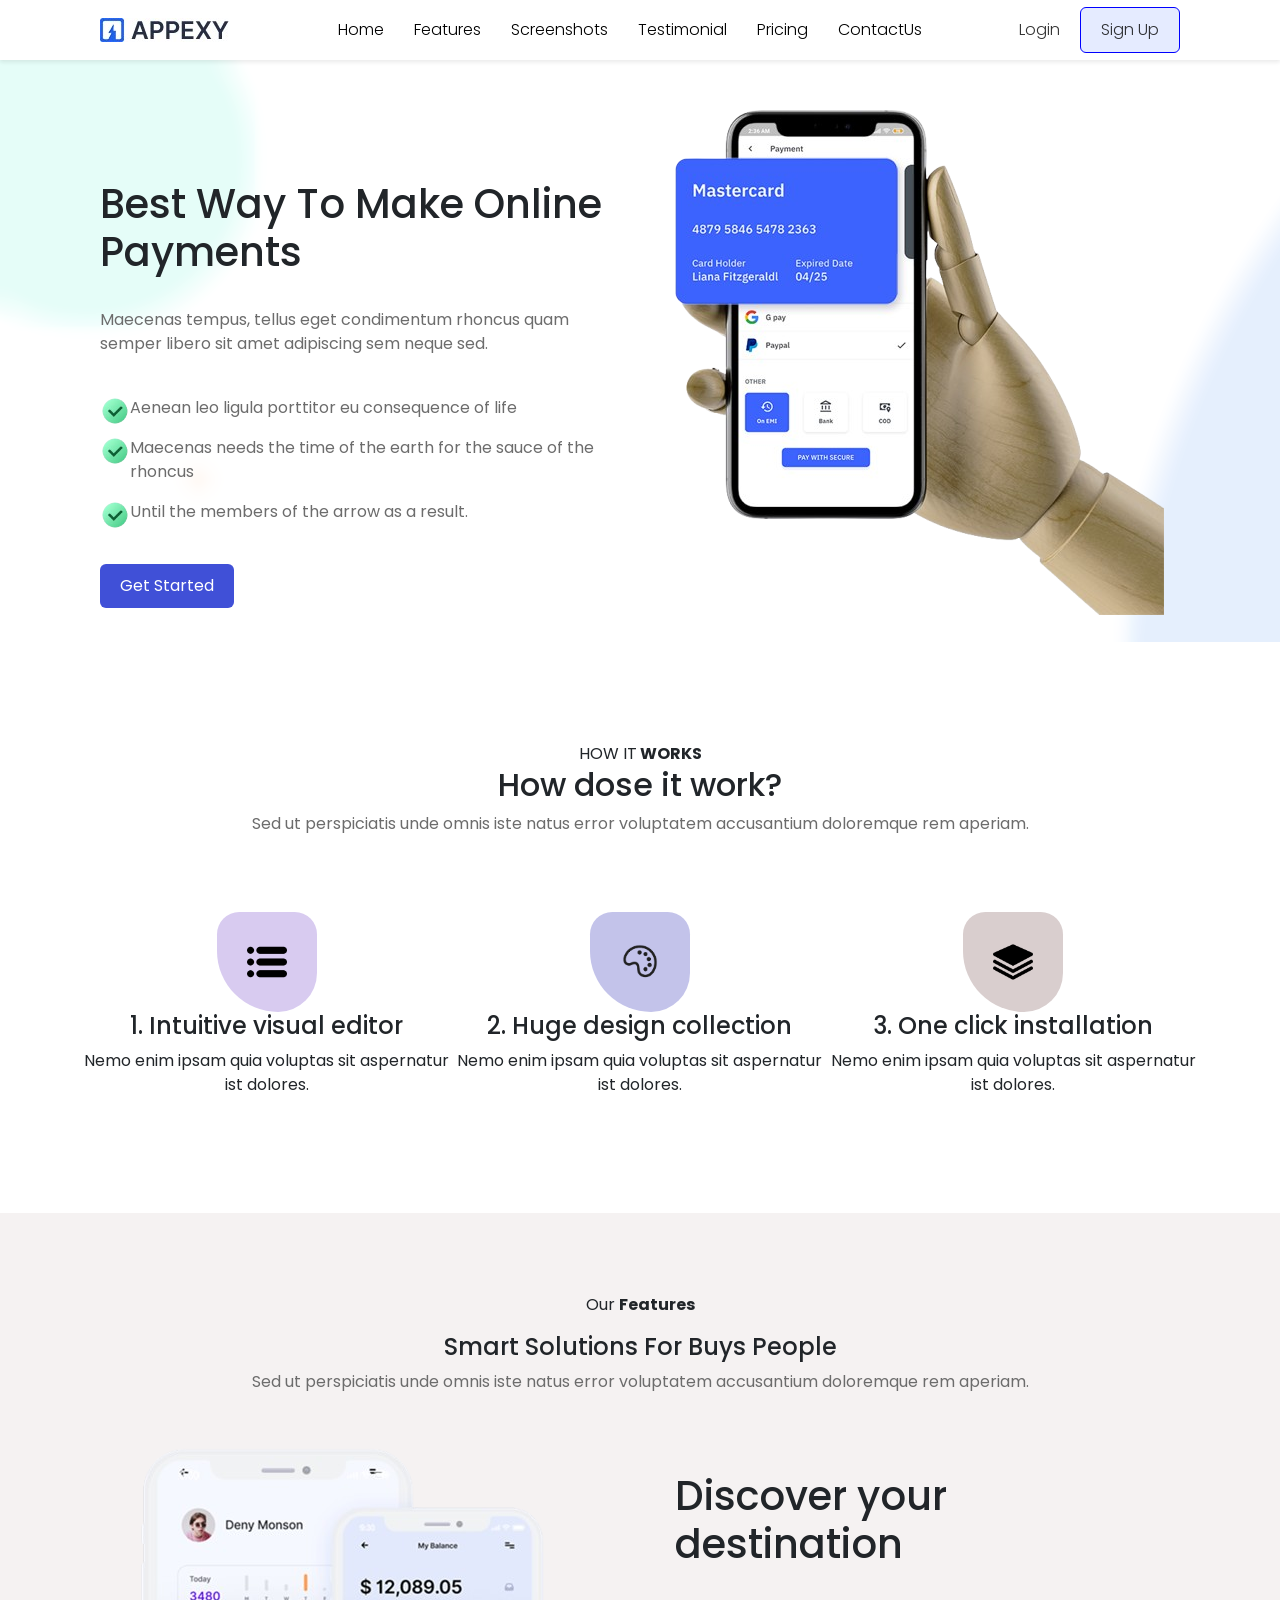
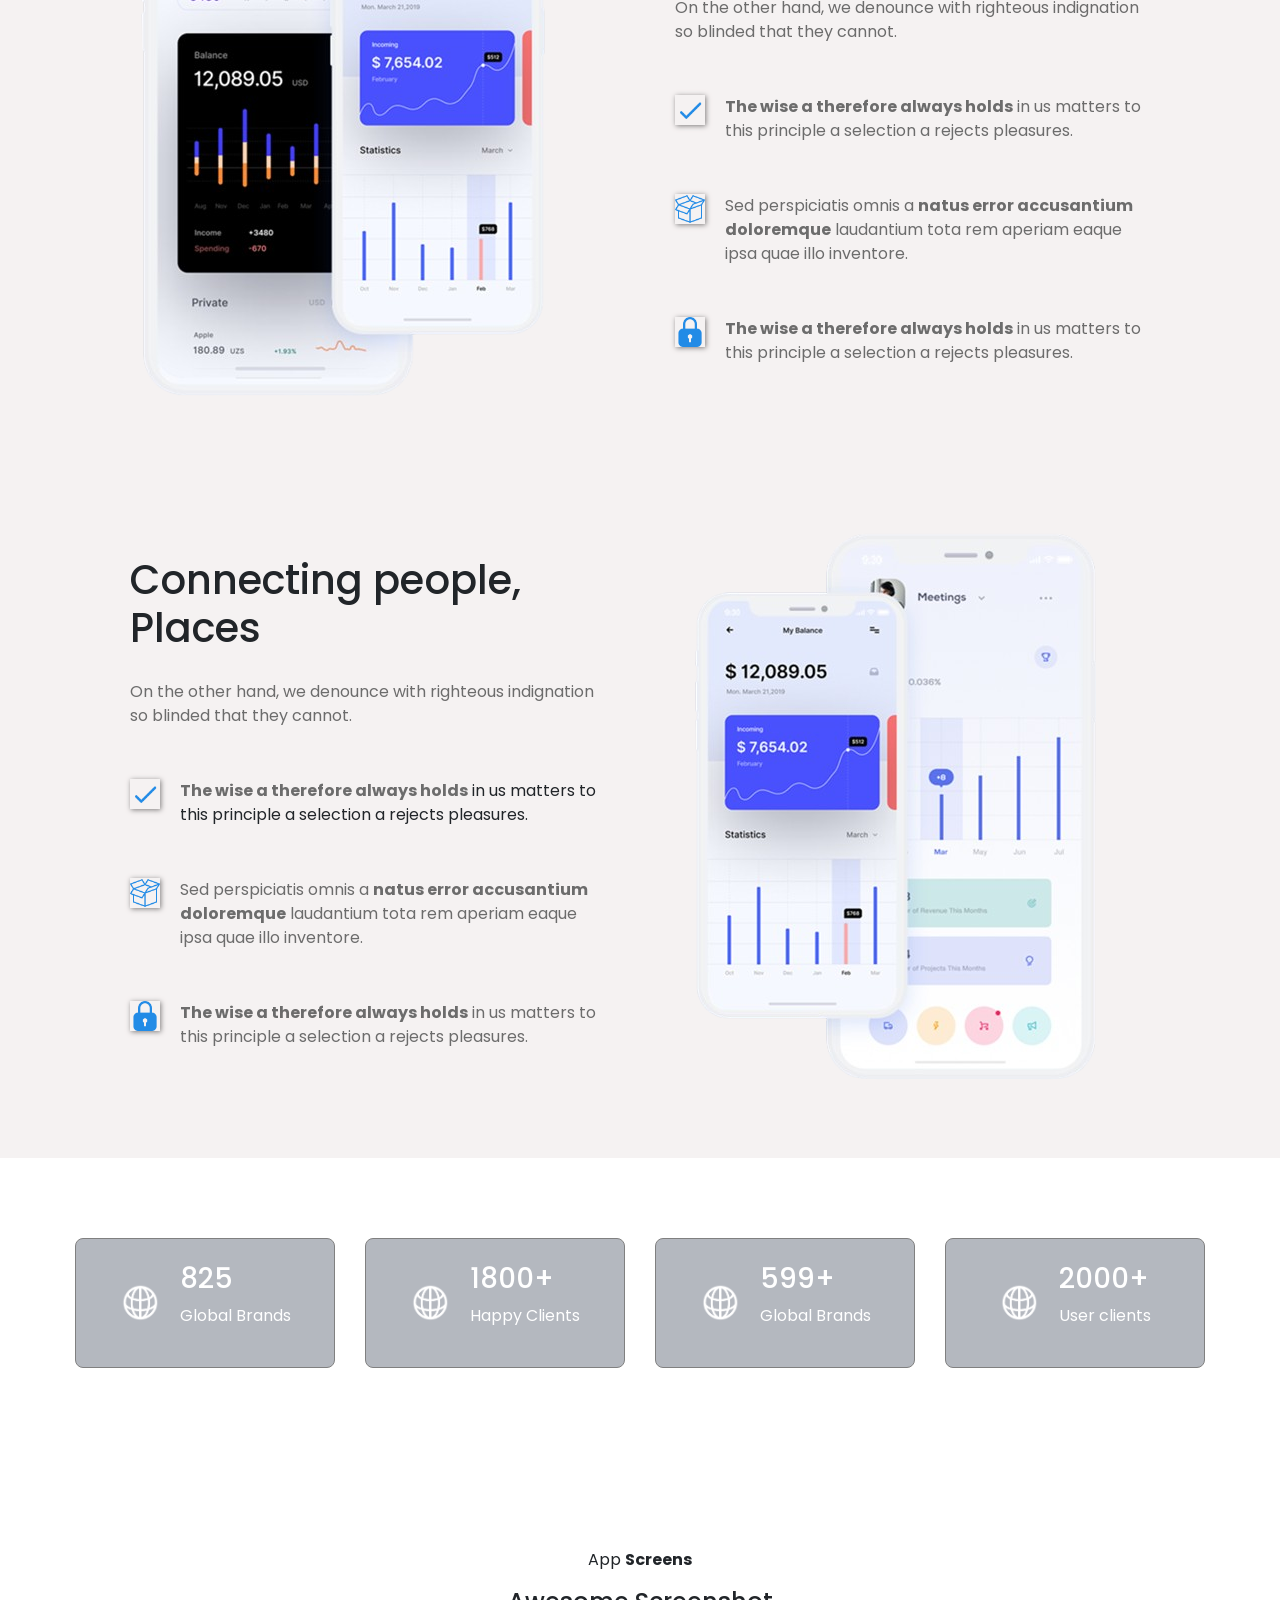
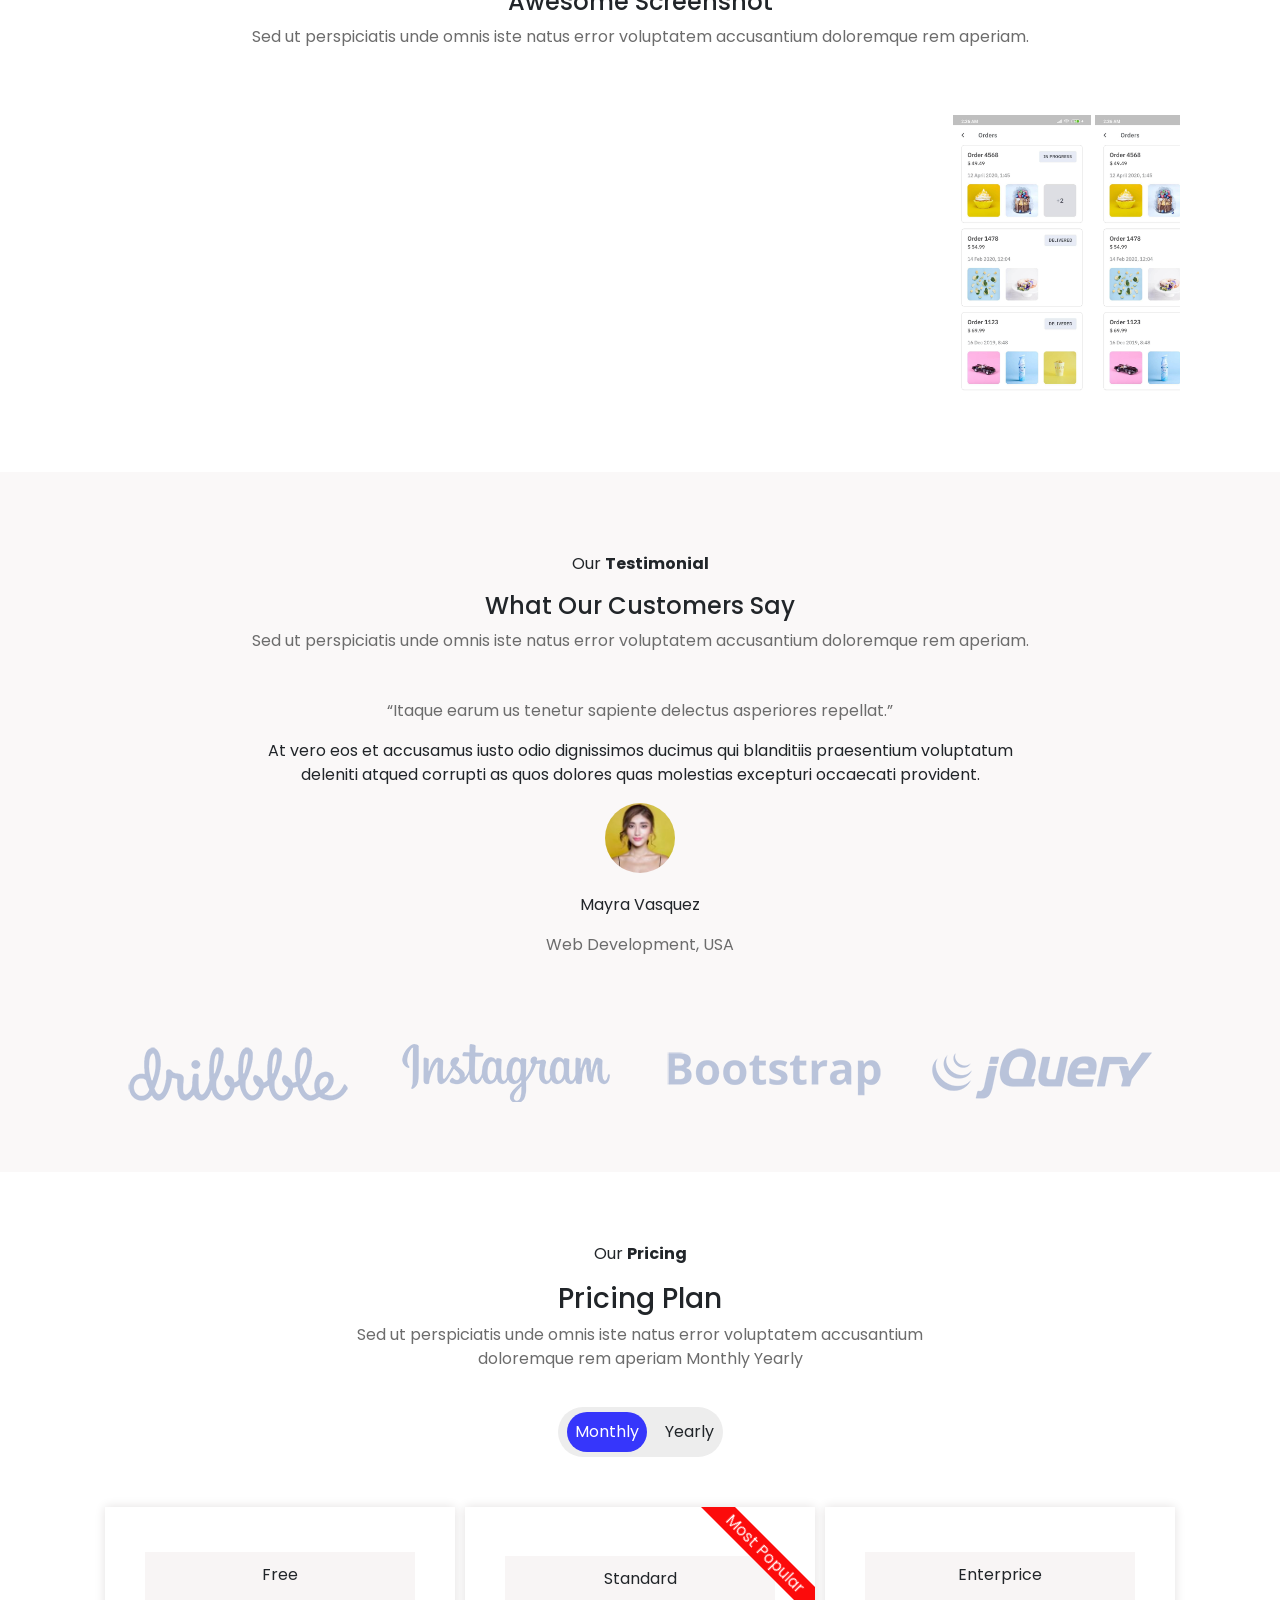
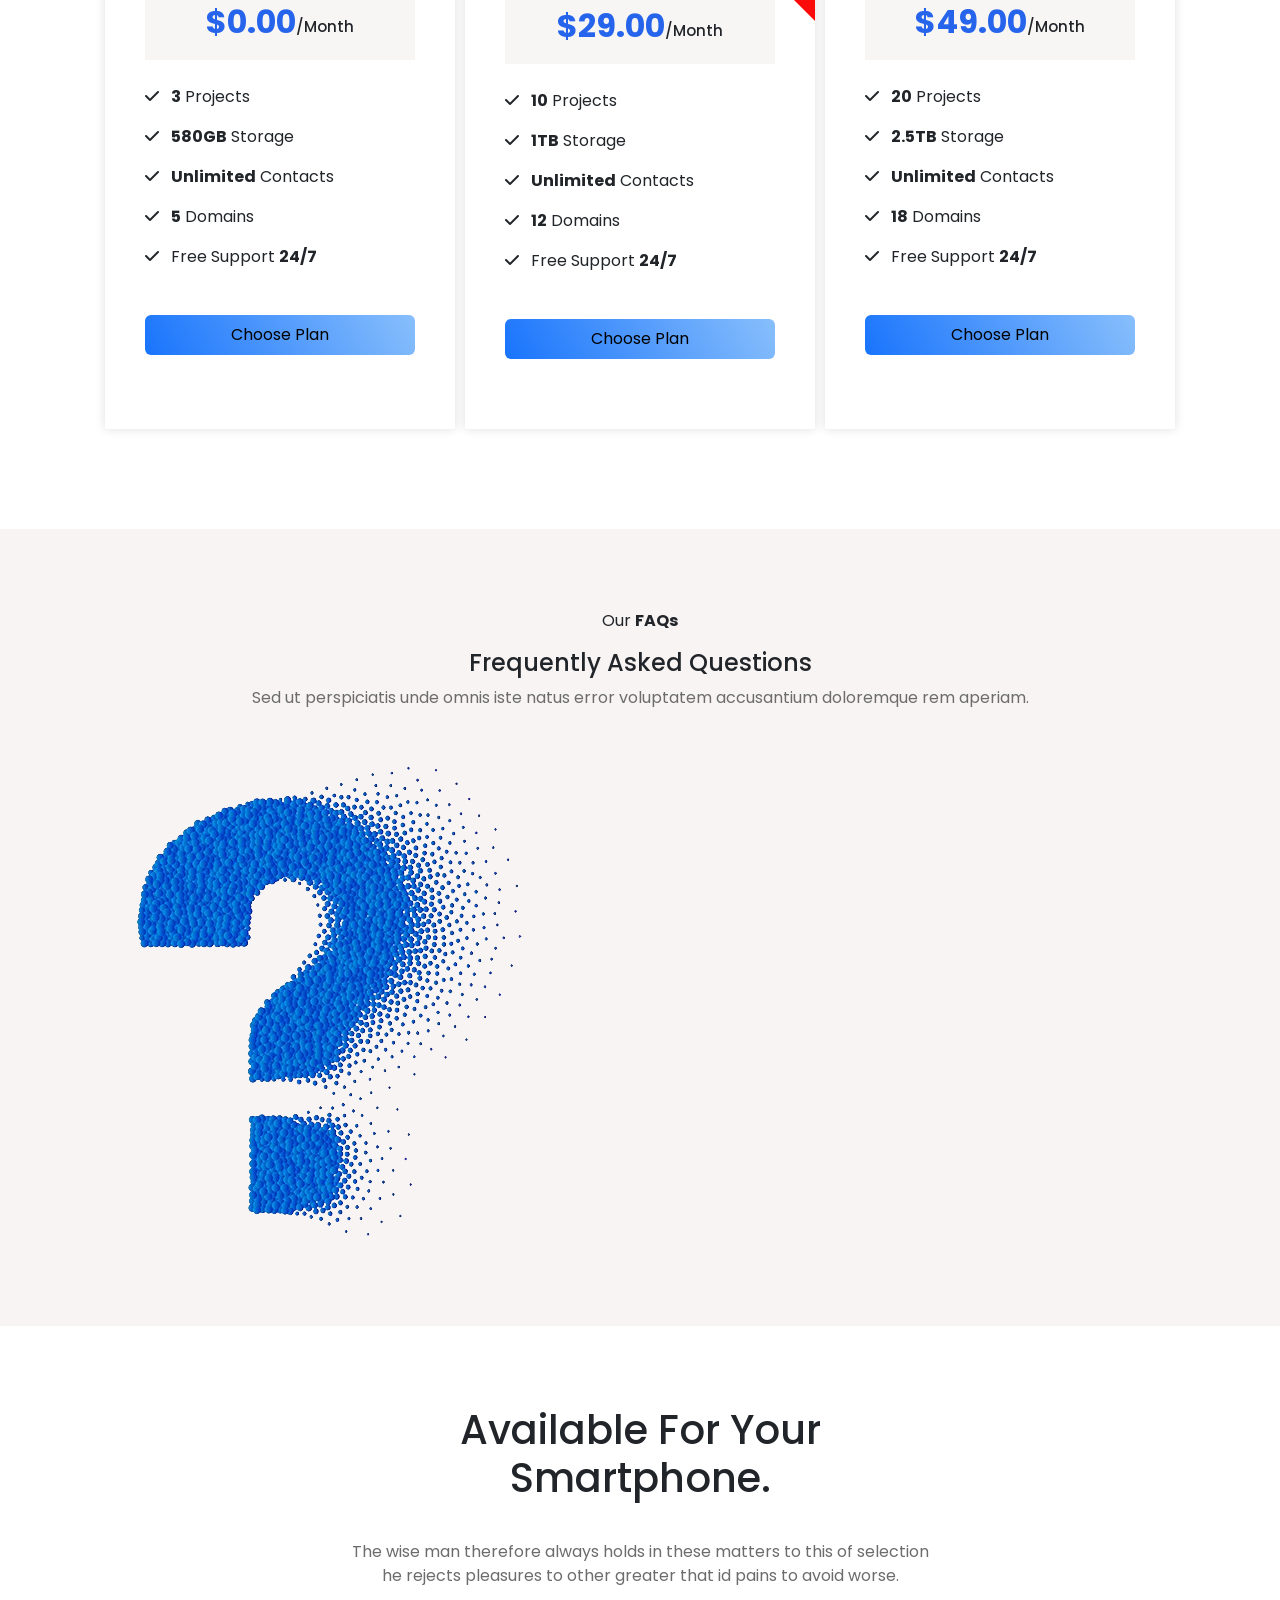
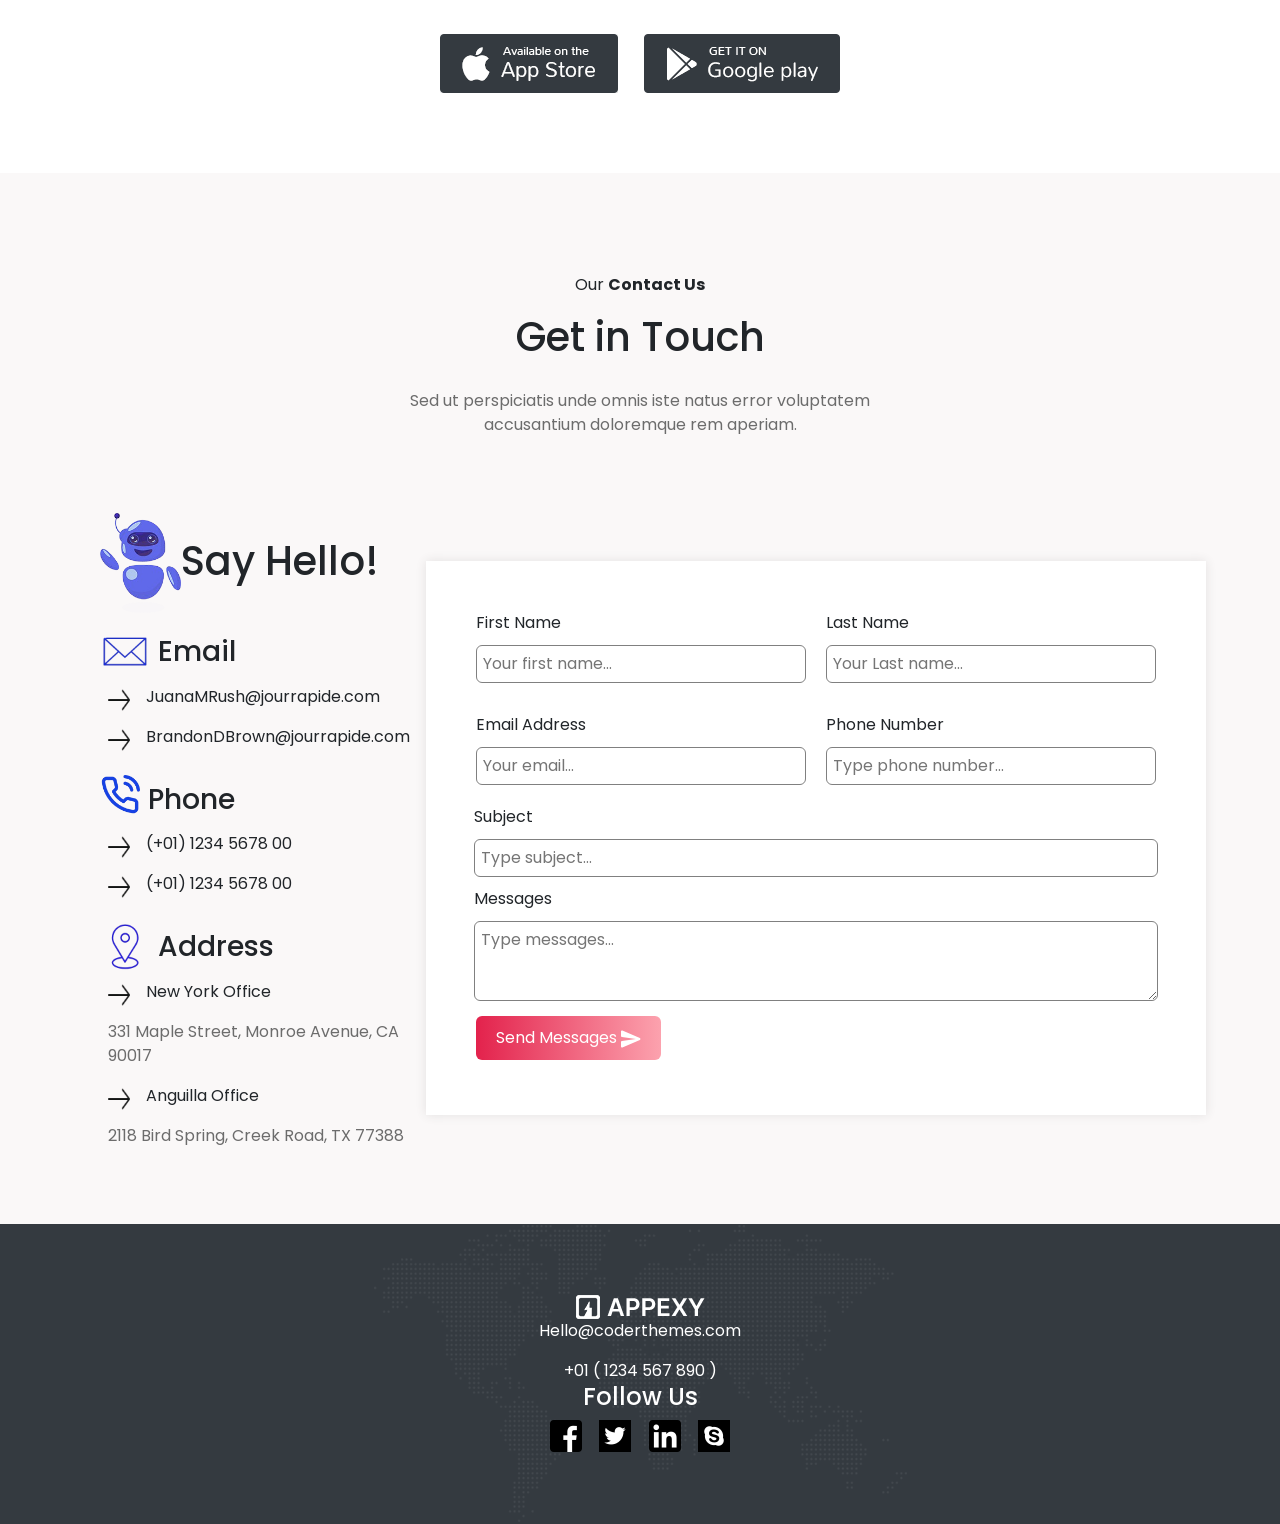
==== task14/index.html @ aca85833 "initial commit" ====
<!DOCTYPE html>
<html lang="en">
  <head>
    <meta charset="UTF-8" />
    <meta name="viewport" content="width=device-width, initial-scale=1.0" />
    <title>Document</title>
    <link rel="stylesheet" href="style.css" />
    <link
      href="https://cdn.jsdelivr.net/npm/bootstrap@5.3.3/dist/css/bootstrap.min.css"
      rel="stylesheet"
      integrity="sha384-QWTKZyjpPEjISv5WaRU9OFeRpok6YctnYmDr5pNlyT2bRjXh0JMhjY6hW+ALEwIH"
      crossorigin="anonymous"
    />
    <link rel="preconnect" href="https://fonts.googleapis.com" />
    <link rel="preconnect" href="https://fonts.gstatic.com" crossorigin />
    <link
      href="https://fonts.googleapis.com/css2?family=Poppins:ital,wght@0,100;0,200;0,300;0,400;0,500;0,600;0,700;0,800;0,900;1,100;1,200;1,300;1,400;1,500;1,600;1,700;1,800;1,900&display=swap"
      rel="stylesheet"
    />
    <link
      rel="stylesheet"
      href="https://cdnjs.cloudflare.com/ajax/libs/font-awesome/6.7.2/css/all.min.css"
      integrity="sha512-Evv84Mr4kqVGRNSgIGL/F/aIDqQb7xQ2vcrdIwxfjThSH8CSR7PBEakCr51Ck+w+/U6swU2Im1vVX0SVk9ABhg=="
      crossorigin="anonymous"
      referrerpolicy="no-referrer"
    />
  </head>
  <body>
    <div class="main"></div>
    <div class="navb">
      <div class="navlog">
        <img src="logo-dark.jpg" alt="logo" />
      </div>
      <div class="navbinner">
        <ul>
          <li><a href="#">Home</a></li>
          <li><a href="#">Features</a></li>
          <li><a href="#">Screenshots</a></li>
          <li><a href="#">Testimonial</a></li>
          <li><a href="#">Pricing</a></li>
          <li><a href="#">ContactUs</a></li>
        </ul>
      </div>
      <div class="navbbtn">
        <button type="button" class="logbtn">Login</button>
        <button type="button" class="signbtn">Sign Up</button>
      </div>
    </div>
    <div class="home">
      <div class="content">
        <h1 class="h1c">Best Way To Make Online Payments</h1>
        <div class="c1 my-4">
          <p class="lighttxt">
            Maecenas tempus, tellus eget condimentum rhoncus quam semper libero
            sit amet adipiscing sem neque sed.
          </p>
        </div>
        <div class="c2 d-flex">
          <img
            src="icons8-correct-48-removebg-preview.png"
            alt=""
            class="im2"
          />
          <p class="lighttxt">
            Aenean leo ligula porttitor eu consequence of life
          </p>
        </div>
        <div class="c3 d-flex">
          <img
            src="icons8-correct-48-removebg-preview.png"
            alt=""
            class="im3"
          />
          <p class="lighttxt">
            Maecenas needs the time of the earth for the sauce of the rhoncus
          </p>
        </div>
        <div class="c4 d-flex">
          <img
            src="icons8-correct-48-removebg-preview.png"
            alt=""
            class="im4"
          />
          <p class="lighttxt">Until the members of the arrow as a result.</p>
        </div>
        <div class="btn1 my-4">
          <button>Get Started</button>
        </div>
      </div>
      <div class="imgh">
        <img src="h_img_-removebg-preview.png" alt="" />
      </div>
    </div>
    <div class="features">
      <div class="hed">
        <div class="f1">HOW IT<b> WORKS</b></div>
        <h2 class="f2">How dose it work?</h2>
        <p class="f3 para lighttxt">
          Sed ut perspiciatis unde omnis iste natus error voluptatem accusantium
          doloremque rem aperiam.
        </p>
      </div>
      <div class="iconmain">
        <div class="icons">
          <div class="ic1 f1">
            <div class="bk1">
              <img src="561184.png" alt="" class="i1 f1 img1" />
            </div>
            <h4 class="f1">1. Intuitive visual editor</h4>
            <p>Nemo enim ipsam quia voluptas sit aspernatur ist dolores.</p>
          </div>
          <div class="ic2 f1">
            <div class="bk2">
              <img
                src="images-removebg-preview.png"
                alt=""
                class="i1 f1 img2"
              />
            </div>
            <h4 class="f1">2. Huge design collection</h4>
            <p class="f1">
              Nemo enim ipsam quia voluptas sit aspernatur ist dolores.
            </p>
          </div>
          <div class="ic3 f1">
            <div class="bk3">
              <img src="17640.png" alt="" class="i1 f1 img3" />
            </div>
            <h4 class="f1">3. One click installation</h4>
            <p class="f1">
              Nemo enim ipsam quia voluptas sit aspernatur ist dolores.
            </p>
          </div>
        </div>
      </div>
    </div>
    <div class="pg3">
      <div class="contetcenter">
        <p class="tc">Our <b>Features</b></p>
        <h4 class="tc">Smart Solutions For Buys People</h4>
        <p class="tc lighttxt">
          Sed ut perspiciatis unde omnis iste natus error voluptatem accusantium
          doloremque rem aperiam.
        </p>
      </div>
      <div class="pg3content">
        <div class="imgleft">
          <img src="features-1-removebg-preview.png" alt="" class="fea1bs" />
        </div>
        <div class="contentright">
          <h4 class="crh4">Discover your destination</h4>
          <p class="crp1 lighttxt">
            On the other hand, we denounce with righteous indignation so blinded
            that they cannot.
          </p>
          <div class="crd1">
            <img src="icons8-tick-96.png" alt="" class="crd1img1" />
            <p class="lighttxt">
              <b>The wise a therefore always holds</b> in us matters to this
              principle a selection a rejects pleasures.
            </p>
          </div>
          <div class="crd1">
            <img
              src="icons8-open-delivered-box-100.png"
              alt=""
              class="crd1img1"
            />
            <p class="lighttxt">
              Sed perspiciatis omnis a
              <b>natus error accusantium doloremque</b> laudantium tota rem
              aperiam eaque ipsa quae illo inventore.
            </p>
          </div>
          <div class="crd1">
            <img src="icons8-lock-52.png" alt="" class="crd1img1" />
            <p class="lighttxt">
              <b>The wise a therefore always holds</b> in us matters to this
              principle a selection a rejects pleasures.
            </p>
          </div>
        </div>
      </div>
    </div>
    <div class="pg4">
      <div class="pg3content">
        <div class="contentright">
          <h4 class="crh4">Connecting people, Places</h4>
          <p class="crp1 lighttxt">
            On the other hand, we denounce with righteous indignation so blinded
            that they cannot.
          </p>
          <div class="crd1">
            <img src="icons8-tick-96.png" alt="" class="crd1img1" />
            <p>
              <b class="lighttxt">The wise a therefore always holds</b> in us
              matters to this principle a selection a rejects pleasures.
            </p>
          </div>
          <div class="crd1">
            <img
              src="icons8-open-delivered-box-100.png"
              alt=""
              class="crd1img1"
            />
            <p class="lighttxt">
              Sed perspiciatis omnis a
              <b>natus error accusantium doloremque</b> laudantium tota rem
              aperiam eaque ipsa quae illo inventore.
            </p>
          </div>
          <div class="crd1">
            <img src="icons8-lock-52.png" alt="" class="crd1img1" />
            <p class="lighttxt">
              <b>The wise a therefore always holds</b> in us matters to this
              principle a selection a rejects pleasures.
            </p>
          </div>
        </div>
        <div class="imgleft">
          <img src="features-2-removebg-preview.png" alt="" class="fea1bs" />
        </div>
      </div>
    </div>
    <div class="pg5 d-flex">
      <div class="box d-flex">
        <img src="global1-removebg-preview.png" alt="" class="boxlogo" />
        <div class="fontclr">
          <h3>825</h3>
          <p>Global Brands</p>
        </div>
      </div>
      <div class="box d-flex">
        <img src="global1-removebg-preview.png" alt="" class="boxlogo" />
        <div class="fontclr">
          <h3>1800+</h3>
          <p>Happy Clients</p>
        </div>
      </div>
      <div class="box d-flex">
        <img src="global1-removebg-preview.png" alt="" class="boxlogo" />
        <div class="fontclr">
          <h3>599+</h3>
          <p>Global Brands</p>
        </div>
      </div>
      <div class="box d-flex">
        <img src="global1-removebg-preview.png" alt="" class="boxlogo" />
        <div class="fontclr">
          <h3>2000+</h3>
          <p>User clients</p>
        </div>
      </div>
    </div>
    <div class="pg6">
      <div class="contentcenterpg6">
        <p class="txtcenterpg6">App <b>Screens</b></p>
        <h4 class="txtcenterpg6">Awesome Screenshot</h4>
        <p class="txtcenterpg6 lighttxt">
          Sed ut perspiciatis unde omnis iste natus error voluptatem accusantium
          doloremque rem aperiam.
        </p>
      </div>
      <div class="mrq">
        <marquee behavior="" direction="">
          <img src="mq1.jpg" alt="" class="img1pg6" />
          <img src="mq1.jpg" alt="" class="img1pg6" />
          <img src="mq1.jpg" alt="" class="img1pg6" />
          <img src="mq1.jpg" alt="" class="img1pg6" />
          <img src="mq1.jpg" alt="" class="img1pg6" />
          <img src="mq1.jpg" alt="" class="img1pg6" />
          <img src="mq1.jpg" alt="" class="img1pg6" />
          <img src="mq1.jpg" alt="" class="img1pg6" />
        </marquee>
      </div>
    </div>
    <div class="pg7">
      <div class="contentcenterpg71">
        <p>Our <b>Testimonial</b></p>
        <h4>What Our Customers Say</h4>
        <p class="lighttxt">
          Sed ut perspiciatis unde omnis iste natus error voluptatem accusantium
          doloremque rem aperiam.
        </p>
      </div>
      <div class="contentcenterpg72">
        <div class="pg7con">
          <p class="lighttxt">
            “Itaque earum us tenetur sapiente delectus asperiores repellat.”
          </p>
          <p>
            At vero eos et accusamus iusto odio dignissimos ducimus qui
            blanditiis praesentium voluptatum deleniti atqued corrupti as quos
            dolores quas molestias excepturi occaecati provident.
          </p>
        </div>
      </div>
      <div class="contentcenterpg73">
        <center><div class="imgcir"></div></center>
        <p class="pg7pad">Mayra Vasquez</p>
        <p class="lighttxt">Web Development, USA</p>
      </div>
      <div class="titels">
        <div class="titbox">
          <img src="dribbble.png" />
        </div>
        <div class="titbox">
          <img src="insta.png" />
        </div>
        <div class="titbox">
          <img src="bootstrap.png" alt="" />
        </div>
        <div class="titbox">
          <img src="jquery.png" alt="" />
        </div>
      </div>
    </div>
    <div class="pg8">
      <div class="contentg8 f3">
        <p class="">Our <b>Pricing</b></p>
        <h3>Pricing Plan</h3>
        <div class="pg8con3">
          <p class="lighttxt pg8con31">
            Sed ut perspiciatis unde omnis iste natus error voluptatem
            accusantium doloremque rem aperiam Monthly Yearly
          </p>
        </div>
        <div class="btnsmain">
          <div class="btns">
            <div class="btns1">Monthly</div>
            <div class="btns2">Yearly</div>
          </div>
        </div>
      </div>
      <div class="cards">
        <div class="cd1">
          <div class="headcd">
            <p class="pdfr">Free</p>
            <div class="head1 d-flex">
              <h2 class="d-flex">
                <span class="priclr"><b>$0.00</b> </span>
                <p class="hd1cd1">/Month</p>
              </h2>
            </div>
          </div>
          <div class="bodycd">
            <div class="b1c1 d-flex">
              <p>
                <i class="fa-solid fa-check"></i> &nbsp;&nbsp;<b>3</b> Projects
              </p>
            </div>
            <div class="b1c1 d-flex">
              <p>
                <i class="fa-solid fa-check"></i> &nbsp;&nbsp;<b>580GB</b>
                Storage
              </p>
            </div>
            <div class="b1c1 d-flex">
              <p>
                <i class="fa-solid fa-check"></i> &nbsp;&nbsp;<b>Unlimited</b>
                Contacts
              </p>
            </div>
            <div class="b1c1 d-flex">
              <p>
                <i class="fa-solid fa-check"></i> &nbsp;&nbsp;<b>5</b> Domains
              </p>
            </div>
            <div class="b1c1 d-flex">
              <p>
                <i class="fa-solid fa-check"></i> &nbsp;&nbsp;Free Support
                <b>24/7</b>
              </p>
            </div>
          </div>
          <div class="btncd1">
            <button class="btncd d-flex">Choose Plan</button>
          </div>
        </div>
        <div class="cd2">
          <div class="mtp">Most Popular</div>
          <div class="headcd">
            <p class="pdfr">Standard</p>
            <div class="head1 d-flex">
              <h2 class="d-flex">
                <span class="priclr"><b>$29.00</b> </span>
                <p class="hd1cd1 priclr1">/Month</p>
              </h2>
            </div>
          </div>
          <div class="bodycd">
            <div class="b1c1 d-flex">
              <p>
                <i class="fa-solid fa-check"></i> &nbsp;&nbsp;<b>10</b> Projects
              </p>
            </div>
            <div class="b1c1 d-flex">
              <p>
                <i class="fa-solid fa-check"></i> &nbsp;&nbsp;<b>1TB</b>
                Storage
              </p>
            </div>
            <div class="b1c1 d-flex">
              <p>
                <i class="fa-solid fa-check"></i> &nbsp;&nbsp;<b>Unlimited</b>
                Contacts
              </p>
            </div>
            <div class="b1c1 d-flex">
              <p>
                <i class="fa-solid fa-check"></i> &nbsp;&nbsp;<b>12</b> Domains
              </p>
            </div>
            <div class="b1c1 d-flex">
              <p>
                <i class="fa-solid fa-check"></i> &nbsp;&nbsp;Free Support
                <b>24/7</b>
              </p>
            </div>
          </div>
          <div class="btncd1">
            <button class="btncd d-flex">Choose Plan</button>
          </div>
        </div>
        <div class="cd1">
          <div class="headcd">
            <p class="pdfr">Enterprice</p>
            <div class="head1 d-flex">
              <h2 class="d-flex">
                <span class="priclr"><b>$49.00</b> </span>
                <p class="hd1cd1">/Month</p>
              </h2>
            </div>
          </div>
          <div class="bodycd">
            <div class="b1c1 d-flex">
              <p>
                <i class="fa-solid fa-check"></i> &nbsp;&nbsp;<b>20</b> Projects
              </p>
            </div>
            <div class="b1c1 d-flex">
              <p>
                <i class="fa-solid fa-check"></i> &nbsp;&nbsp;<b>2.5TB</b>
                Storage
              </p>
            </div>
            <div class="b1c1 d-flex">
              <p>
                <i class="fa-solid fa-check"></i> &nbsp;&nbsp;<b>Unlimited</b>
                Contacts
              </p>
            </div>
            <div class="b1c1 d-flex">
              <p>
                <i class="fa-solid fa-check"></i> &nbsp;&nbsp;<b>18</b> Domains
              </p>
            </div>
            <div class="b1c1 d-flex">
              <p>
                <i class="fa-solid fa-check"></i> &nbsp;&nbsp;Free Support
                <b>24/7</b>
              </p>
            </div>
          </div>
          <div class="btncd1">
            <button class="btncd d-flex">Choose Plan</button>
          </div>
        </div>
      </div>
    </div>
    <div class="pg9">
      <div class="contentcenterpg9">
        <p>Our <b>FAQs</b></p>
        <h4>Frequently Asked Questions</h4>
        <p class="lighttxt">
          Sed ut perspiciatis unde omnis iste natus error voluptatem accusantium
          doloremque rem aperiam.
        </p>
      </div>
      <div class="pg9main d-flex">
        <div class="pg9left">
          <img src="faq-removebg-preview.png" alt="" />
        </div>
        <div class="pg9right"></div>
      </div>
    </div>
    <div class="pg10">
      <div class="contentpg10">
        <h1 class="f3 pg10h2">Available For Your Smartphone.</h1>
        <p class="f3 pg10p lighttxt">
          The wise man therefore always holds in these matters to this of
          selection he rejects pleasures to other greater that id pains to avoid
          worse.
        </p>
      </div>
      <div class="imgmain">
        <div class="imgpg10 d-flex">
          <div class="imgleft">
            <img src="i-store.png" alt="" />
          </div>
          <div class="imgright">
            <img src="play-store.png" alt="" />
          </div>
        </div>
      </div>
    </div>
    <div class="pg11">
      <div class="centerpg11">
        <p>Our <b>Contact Us</b></p>
        <h1>Get in Touch</h1>
        <p class="lighttxt pg11con3">
          Sed ut perspiciatis unde omnis iste natus error voluptatem accusantium
          doloremque rem aperiam.
        </p>
      </div>
      <div class="pg11main d-flex">
        <div class="pg11left">
          <div class="leftcon1 d-flex">
            <img
              src="hello-icon-removebg-preview.png"
              alt=""
              class="roboicon"
            />
            <h1 class="py-4">Say Hello!</h1>
          </div>
          <div class="leftcon2">
            <div class="leftcon21 d-flex">
              <img
                src="png_o3j22l-removebg-preview.png"
                alt=""
                class="pg11icons"
              />
              <h3 class="p-2">Email</h3>
            </div>
            <div class="leftcon22 d-flex">
              <img
                src="20642841761530177259-128-removebg-preview.png"
                alt=""
                class="arrowright"
              />
              <p class="px-3">JuanaMRush@jourrapide.com</p>
            </div>
            <div class="leftcon22 d-flex">
              <img
                src="20642841761530177259-128-removebg-preview.png"
                alt=""
                class="arrowright"
              />
              <p class="px-3">BrandonDBrown@jourrapide.com</p>
            </div>
          </div>
          <div class="leftcon2">
            <div class="leftcon21 d-flex">
              <img
                src="png_9ajtf-removebg-preview.png"
                alt=""
                class="pg11icons1"
              />
              <h3 class="p-2">Phone</h3>
            </div>
            <div class="leftcon22 d-flex">
              <img
                src="20642841761530177259-128-removebg-preview.png"
                alt=""
                class="arrowright"
              />
              <p class="px-3">(+01) 1234 5678 00</p>
            </div>
            <div class="leftcon22 d-flex">
              <img
                src="20642841761530177259-128-removebg-preview.png"
                alt=""
                class="arrowright"
              />
              <p class="px-3">(+01) 1234 5678 00</p>
            </div>
          </div>
          <div class="leftcon2">
            <div class="leftcon21 d-flex">
              <img
                src="png_uba03-removebg-preview.png"
                alt=""
                class="pg11icons"
              />
              <h3 class="p-2">Address</h3>
            </div>
            <div class="leftcon22 d-flex">
              <img
                src="20642841761530177259-128-removebg-preview.png"
                alt=""
                class="arrowright"
              />
              <p class="px-3">New York Office</p>
            </div>
            <p class="px-2 lighttxt">
              331 Maple Street, Monroe Avenue, CA 90017
            </p>
            <div class="leftcon22 d-flex">
              <img
                src="20642841761530177259-128-removebg-preview.png"
                alt=""
                class="arrowright"
              />
              <p class="px-3">Anguilla Office</p>
            </div>
            <p class="px-2 lighttxt">2118 Bird Spring, Creek Road, TX 77388</p>
          </div>
        </div>
        <div class="pg11right">
          <div class="pg11r1">
            <div class="pg11r1d1">
              <label for="" class="label">First Name</label>
              <input
                type="text"
                placeholder="Your first name..."
                class="input"
              />
            </div>
            <div class="pg11r1d2">
              <label for="" class="label">Last Name</label>
              <input
                type="text"
                placeholder="Your Last name..."
                class="input"
              />
            </div>
          </div>
          <div class="pg11r2">
            <div class="pg11r2d1">
              <label for="">Email Address</label>
              <input type="text" placeholder="Your email..." class="input" />
            </div>
            <div class="pg11r2d2">
              <label for="">Phone Number</label>
              <input
                type="text"
                placeholder="Type phone number..."
                class="input"
              />
            </div>
          </div>
          <div class="pg11r3 px-2">
            <label for="">Subject</label>
            <input type="text" placeholder="Type subject..." />
          </div>
          <div class="pg11r4 px-2">
            <label for="">Messages</label>
            <textarea name="" id="" placeholder="Type messages..."></textarea>
          </div>
          <div class="pg11r5">
            <button class="sendr5">
              Send Messages
              <img src="png_vgtozi.png" alt="" />
            </button>
          </div>
        </div>
      </div>
    </div>
    <div class="footer d-flex">
      <div class="ftleft">
        <div class="fotd1">
          <img src="logo-light.png" alt="" />
          <p class="white">Hello@coderthemes.com</p>
          <article class="white">+01 ( 1234 567 890 )</article>
          <h4 class="white">Follow Us</h4>
          <div class="ftd1f">
            <img src="14498067661530099611-32.png" alt="" />
            <img src="20925790981530102015-32.png" alt="" />
            <img src="545912701530099617-32.png" alt="" />
            <img src="2180716601530102011-32.png" alt="" />
          </div>
        </div>
      </div>
    </div>
    <script
      src="https://cdn.jsdelivr.net/npm/bootstrap@5.3.3/dist/js/bootstrap.bundle.min.js"
      integrity="sha384-YvpcrYf0tY3lHB60NNkmXc5s9fDVZLESaAA55NDzOxhy9GkcIdslK1eN7N6jIeHz"
      crossorigin="anonymous"
    ></script>
  </body>
</html>
---- task14/style.css ----
* {
  font-family: "Poppins", sans-serif;
}
body {
  margin: 0;
  padding: 0;
  background-color: #fff;
}
.main {
  height: 100vh;
  width: 100vw;
  position: fixed;
  background: pink url(counter-bg.jpg) no-repeat center/cover;
  z-index: -1;
}
.navb {
  position: sticky !important;
  top: 0px;
  display: flex;
  justify-content: space-between;
  padding: 0px 100px;
  width: 100%;
  height: 60px;
  box-shadow: 0 2px 4px rgba(40, 40, 40, 0.1);
  z-index: 1000;
  background-color: #fff;
}
.navlog {
  display: flex;
  align-items: center;
}
.navbinner {
  font-family: poppins, sans-serif;
  font-weight: 300;
  font-size: medium;
}
ul {
  height: 100%;
  display: flex;
  justify-content: space-between !important;
  align-items: center;
  gap: 30px;
}
.navbinner ul {
  display: inline-flex;
  list-style: none;
  font-weight: 300;
  font-size: medium;
  justify-content: space-around;
}
.navbinner ul li a {
  text-decoration: none;
  color: #000;
  border-radius: 5px;
  transition: 0.5s;
}
.navbinner ul li a:hover {
  text-decoration: underline;
  transition: all 0.2ms ease-in-out;
  color: rgb(95, 95, 219);
  text-underline-offset: 8px;
}
.navbbtn {
  display: flex;
  align-items: center;
}
.navbbtn button {
  padding: 10px 20px;
  border-radius: 5px;
  font-family: poppins, sans-serif;
  font-weight: 300;
  font-size: medium;
  color: rgba(0, 0, 0, 0.8);
  border: none;
  cursor: pointer;
}
.signbtn {
  border: 1px solid blue !important;
  color: rgb(0, 64, 255);
  background-color: rgba(0, 64, 255, 0.1);
}
.logbtn {
  background-color: transparent;
}
.signbtn:hover {
  background-color: rgb(0, 64, 255);
  color: white;
}
.home {
  display: flex !important;
  justify-content: center !important;
  padding: 10px 100px;
  gap: 60px;
  padding-top: 50px !important;
  background: #fff url(hero-3-bg.png) no-repeat !important;
}
.content {
  flex: 1;
  width: 100%;
  display: flex;
  flex-direction: column;
  justify-content: center;
}
.imgh {
  flex: 1;
  width: 100%;
}
.h1c {
  margin-top: 70px;
}
.im1,
.im2,
.im3,
.im4 {
  height: 30px;
  width: 30px;
}
button {
  background: #4050d7;
  border: 1px;
  padding: 10px 20px;
  border-radius: 6px !important;
  color: #fff;
}
.features {
  padding-top: 100px !important;
  padding-bottom: 100px !important;
  padding: 0 80px;
  background-color: #ffffff;
}
.hed {
  display: flex;
  flex-direction: column;
  justify-content: center;
}
.f1,
.f2,
.f3 {
  text-align: center;
}
.iconmain {
  display: flex;
  justify-content: center;
  padding-top: 60px;
}
.icons {
  display: flex;
  justify-content: center;
  justify-content: space-between;
}
.ic1,
.ic2,
.ic3 {
  display: flex;
  justify-content: center;
  align-items: center;
  flex-direction: column;
}
.i1 {
  width: 40px;
}
.bk1,
.bk3,
.bk2 {
  background-color: rgb(216, 203, 240);
  height: 100px;
  width: 100px;
  display: flex;
  justify-content: center;
  align-items: center;
  border-radius: 40px 40px 70px 110px;
}
.bk2 {
  background-color: rgb(195, 195, 234);
}
.bk3 {
  background-color: rgb(217, 206, 206);
}
.pg3,
.pg4 {
  background: #f5f2f2;
  padding: 80px;
  padding-bottom: 0px;
}
.tc {
  text-align: center;
}
.pg3content {
  display: flex;
  margin: 0px 50px;
  padding-top: 30px;
  gap: 70px;
}
.imgleft {
  flex: 1;
}
.contentright {
  flex: 1;
  display: flex;
  justify-content: center;
  align-items: center;
  flex-direction: column;
}
.crh4 {
  font-size: 40px;
}
.crp1 {
  padding-top: 20px;
}
.crd1 {
  display: flex;
  margin-top: 35px;
}
.crd1img1 {
  height: 30px !important;
  width: 30px !important;
  margin-right: 20px;
  box-shadow: 1px 1px 5px 0px #817e7e;
}
.pg4 {
  padding-bottom: 60px;
  justify-content: space-around;
}
.pg5 {
  display: flex;
  justify-content: center;
  align-items: center;
  padding: 80px 0px;
  gap: 30px;
  backdrop-filter: grayscale(30%);
}
.box {
  width: 260px;
  height: 130px;
  justify-content: center;
  align-items: center;
  border: 1px solid grey;
  border-radius: 8px;
  gap: 20px;
  background: rgba(107, 114, 128, 0.5);
}
.boxlogo {
  height: 40px;
}
.pg6 {
  background: #ffffff;
  padding: 100px;
  padding-bottom: 0px;
}
.txtcenterpg6 {
  text-align: center;
}
.img1pg6 {
  height: 400px;
  padding: 50px 0px;
}
.pg7 {
  background: #faf8f8;
  padding: 80px;
  padding-bottom: 0px;
}
.contentcenterpg71,
.contentcenterpg72,
.contentcenterpg73 {
  text-align: center;
}
.contentcenterpg72 {
  display: flex;
  justify-content: center;
  padding-top: 30px;
}
.pg7con {
  width: 800px;
}
.lighttxt {
  color: rgb(108, 108, 108);
}
.imgcir {
  height: 70px;
  width: 70px;
  border-radius: 50%;
  background: #efecec;
}
.pg7pad {
  padding-top: 20px;
}
.fontclr {
  color: #ffffff;
}
.imgcir {
  overflow: hidden;
  background: #fff url(user-1.jpg) no-repeat center/cover;
}
.titels {
  padding: 70px 0px;
  display: flex;
  justify-content: space-evenly;
}
.pg8 {
  background-color: #fff;
  padding: 70px 0px;
}
.pg8con3 {
  display: flex;
  justify-content: center;
}
.pg8con31 {
  width: 650px;
}
.btnsmain {
  display: flex;
  justify-content: center;
  padding: 20px 0px;
}
.btns {
  display: flex;
  justify-content: space-around;
  align-items: center;
  background-color: rgb(237, 237, 237);
  width: 165px;
  height: 50px;
  border-radius: 40px;
}
.btns1 {
  color: #ffffff;
  background: rgb(54, 54, 251);
  padding: 8px;
  border-radius: 30px;
}
.cards {
  padding: 30px 100px;
  display: flex;
  justify-content: space-around;
}
.cd1,
.cd2 {
  width: 350px;
  display: flex;
  flex-direction: column;
  justify-content: center;
  text-align: center;
  background-color: rgb(255, 255, 255);
  padding: 40px;
  box-shadow: 0px 0px 10px #e3e0e0;
}
.cd2 {
  overflow: hidden;
  padding-top: 25px;
}
.pdfr {
  padding-top: 11px;
}
.hd1cd1 {
  font-size: 15px;
  padding-top: 15px;
}
.bodycd {
  padding-top: 25px;
}
.head1 {
  justify-content: center;
}
.headcd {
  background: #f8f5f5;
}
.btncd1 {
  padding: 30px 0px;
}
.btncd {
  width: 100%;
  height: 40px;
  background: linear-gradient(60deg, #1974fc, #88bffc);
  justify-content: center;
  align-items: center;
  color: black;
}
.priclr {
  color: #2664eb;
}
.mtp {
  position: relative;
  top: 10px;
  left: 125px;
  rotate: 45deg;
  background: rgb(252, 11, 11);
  color: #fff;
}
.pg9 {
  background-color: #f8f4f4;
  padding: 80px 80px;
}
.contentcenterpg9 {
  text-align: center;
}
.pg9left {
  padding-top: 30px;
  flex: 2;
  display: flex;
  justify-content: center;
}
.pg9right {
  flex: 2.5;
}
.pg10 {
  background: #ffffff;
  padding: 80px 80px;
}
.contentpg10 {
  /* width: 1200px; */
  display: flex;
  justify-content: center;
  flex-direction: column;
  align-items: center;
}
.pg10h2 {
  width: 400px;
}
.pg10p {
  width: 600px;
  padding-top: 30px;
}
.imgmain {
  /* width: 1200px !important; */
  display: flex;
  justify-content: center;
  padding-top: 30px;
}
.imgpg10 {
  width: 400px !important;
}
.pg11 {
  padding: 100px;
  background: #faf8f8;
  padding-bottom: 60px;
}
.pg11right {
  padding: 40px;
}
.centerpg11 {
  text-align: center;
  display: flex;
  flex-direction: column;
  justify-content: center;
  align-items: center;
}
.pg11main {
  padding-top: 60px;
  display: flex;
  align-items: center;
}
.pg11con3 {
  width: 550px;
  padding-top: 20px;
}
.pg11left {
  flex: 2;
}
.pg11right {
  flex: 2.5;
  height: 80%;
  width: 100%;
  background-color: #ffffff;
  box-shadow: 0px 0px 10px #e3e0e0;
}
.roboicon {
  height: 100px;
}
.leftcon21 {
  padding-top: 10px;
}
.pg11icons {
  width: 50px;
  height: 50px;
}
.pg11icons1 {
  height: 40px;
  width: 40px;
}
.arrowright {
  padding-left: 8px;
  width: 30px;
  height: 30px;
}
.pg11r1,
.pg11r2 {
  display: flex;
}
.pg11r1d1,
.pg11r1d2,
.pg11r2d1,
.pg11r2d2 {
  display: flex;
  flex-direction: column;
  padding: 10px;
  flex: 1;
}
.pg11r3,
.pg11r4 {
  display: flex;
  flex-direction: column;
}
input,
textarea {
  padding: 6px;
  border-radius: 6px;
  border: 0.1px solid gray;
}
label {
  padding: 10px 0px;
}
input {
  outline: none;
}
.label {
  padding-top: 0px !important;
}
.pg11r5 {
  padding: 15px 10px;
}
textarea {
  height: 80px;
}
.sendr5 {
  background: linear-gradient(to right, #e3224c, #fca2ae) !important;
}
.footer {
  height: 300px;
  width: 100%;
  background-image: url(footer-light-bg.png) !important;
  background: #343a40 no-repeat center;
  justify-content: space-around;
  align-items: center;
}
.white {
  color: #ffffff;
}

.fotd1 {
  display: flex;
  align-items: center;
  justify-content: center;
  flex-direction: column;
}
.ftd1f {
  display: flex;
  justify-content: space-between;
  width: 180px;
}
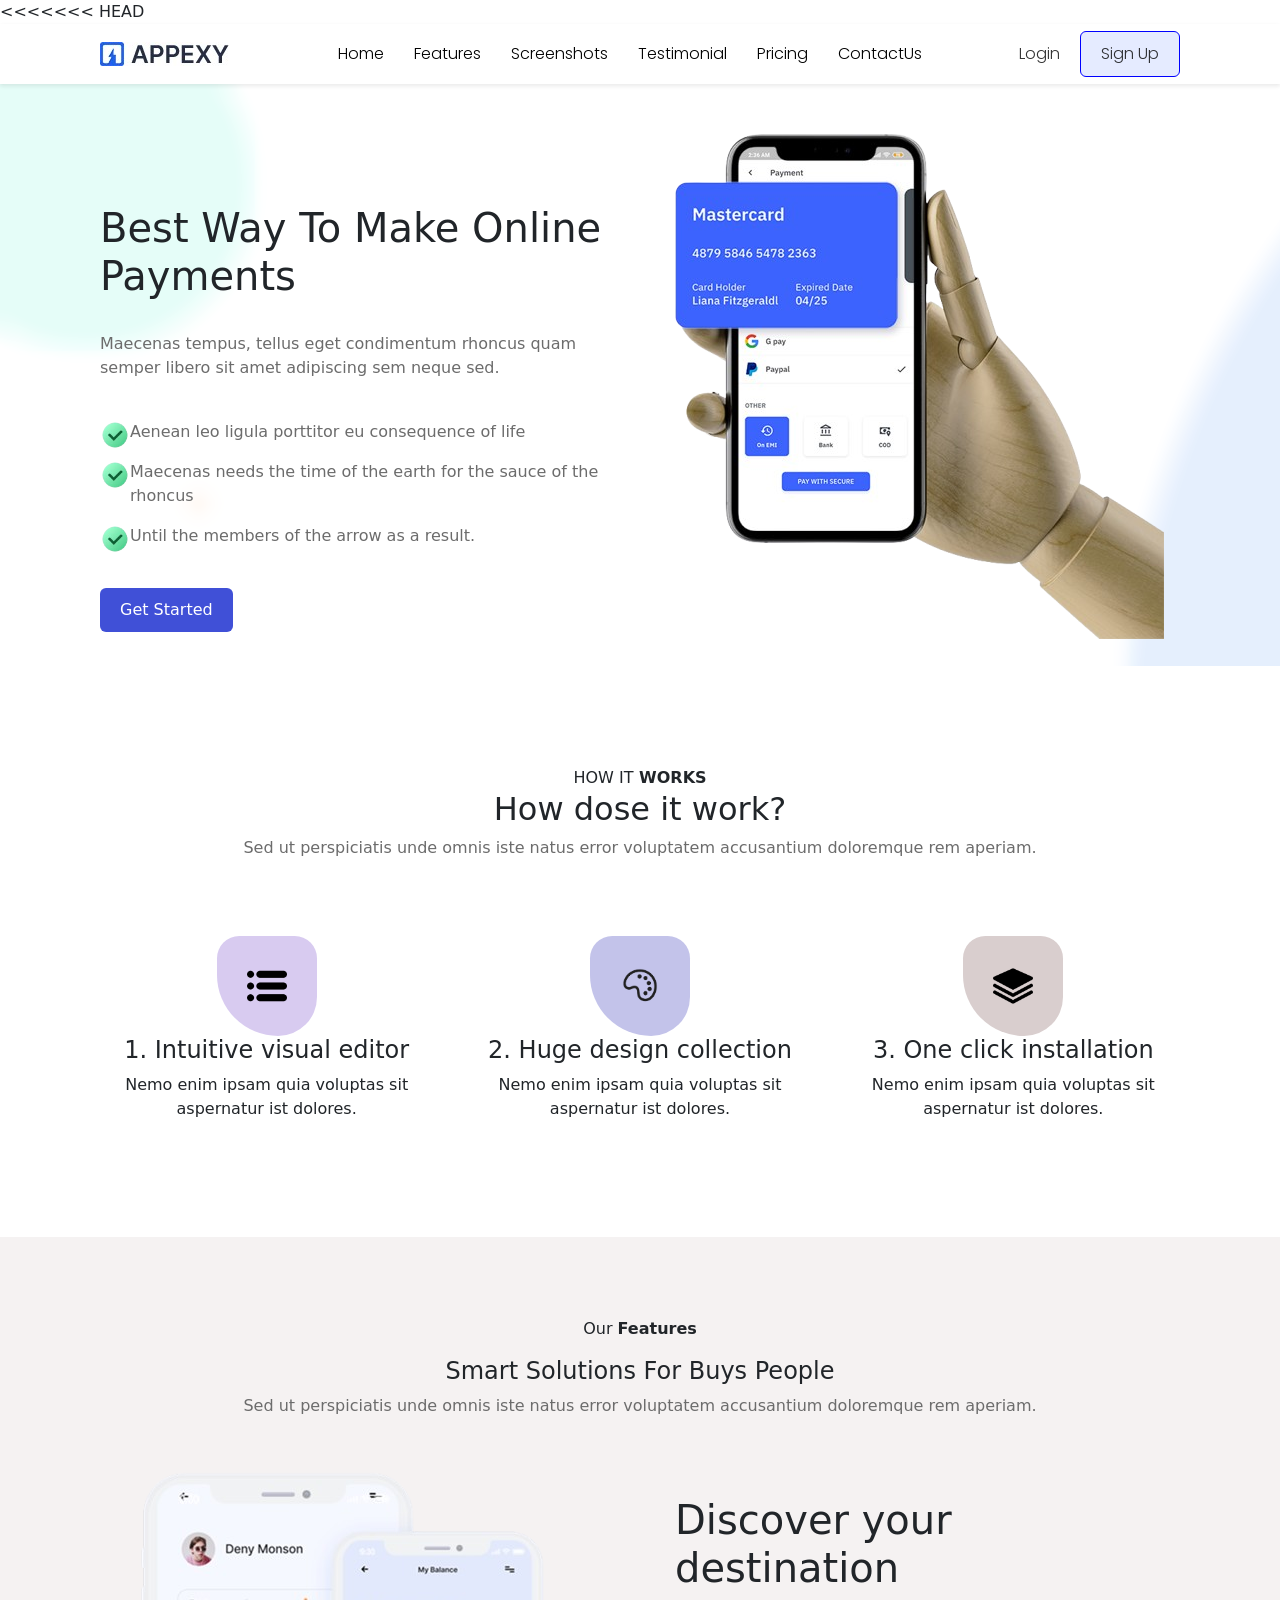
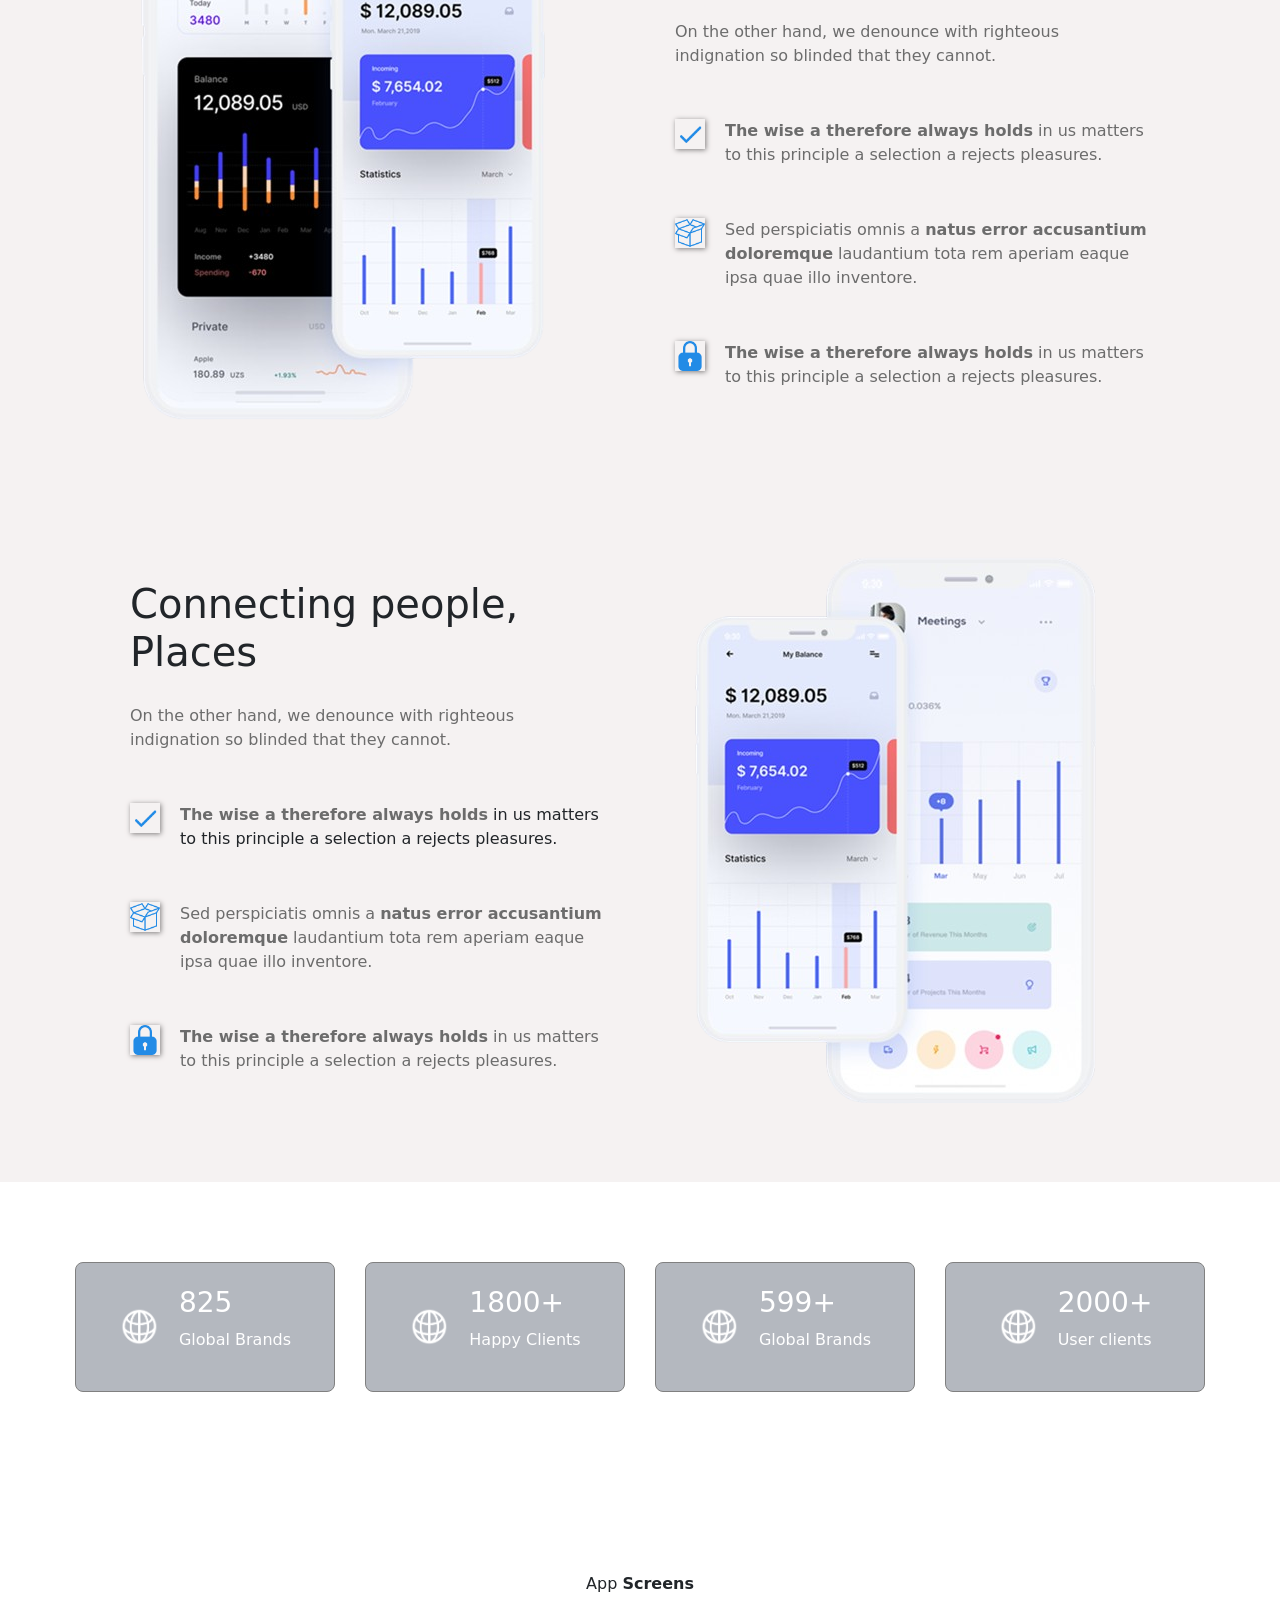
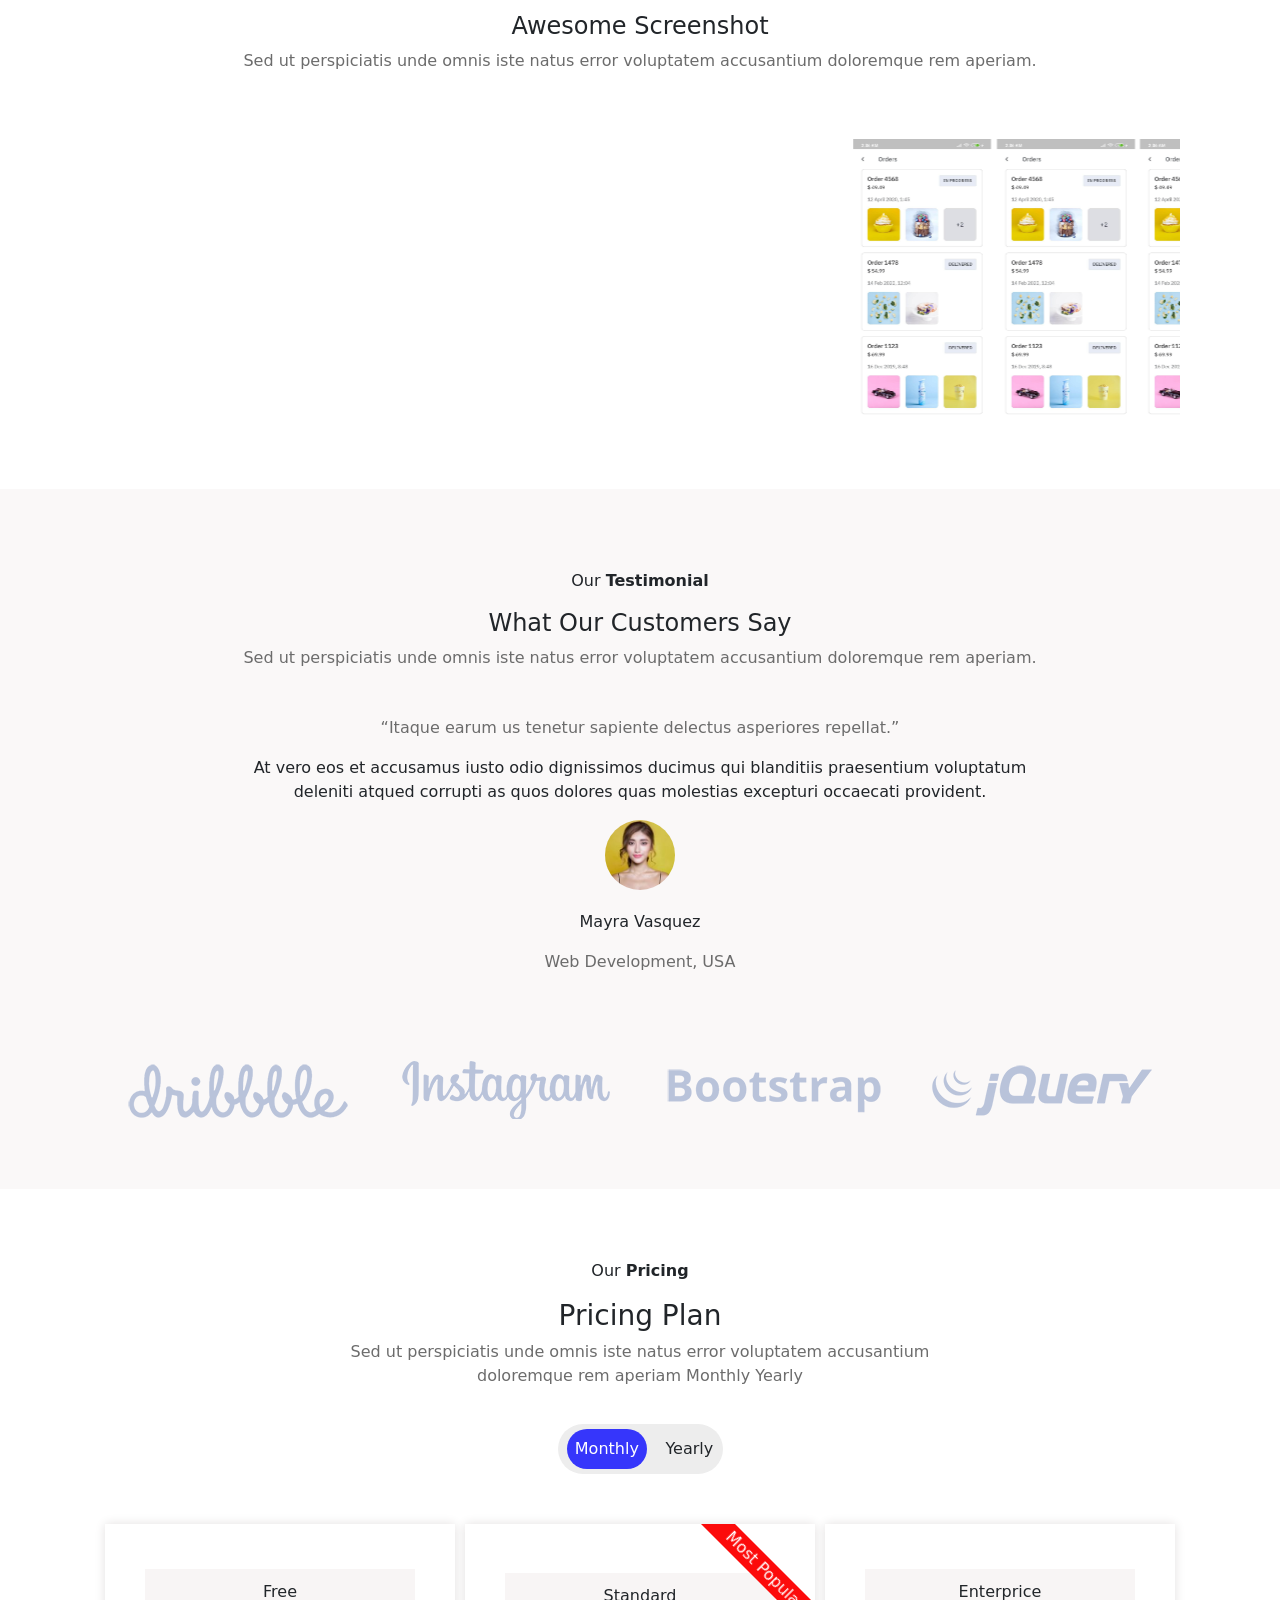
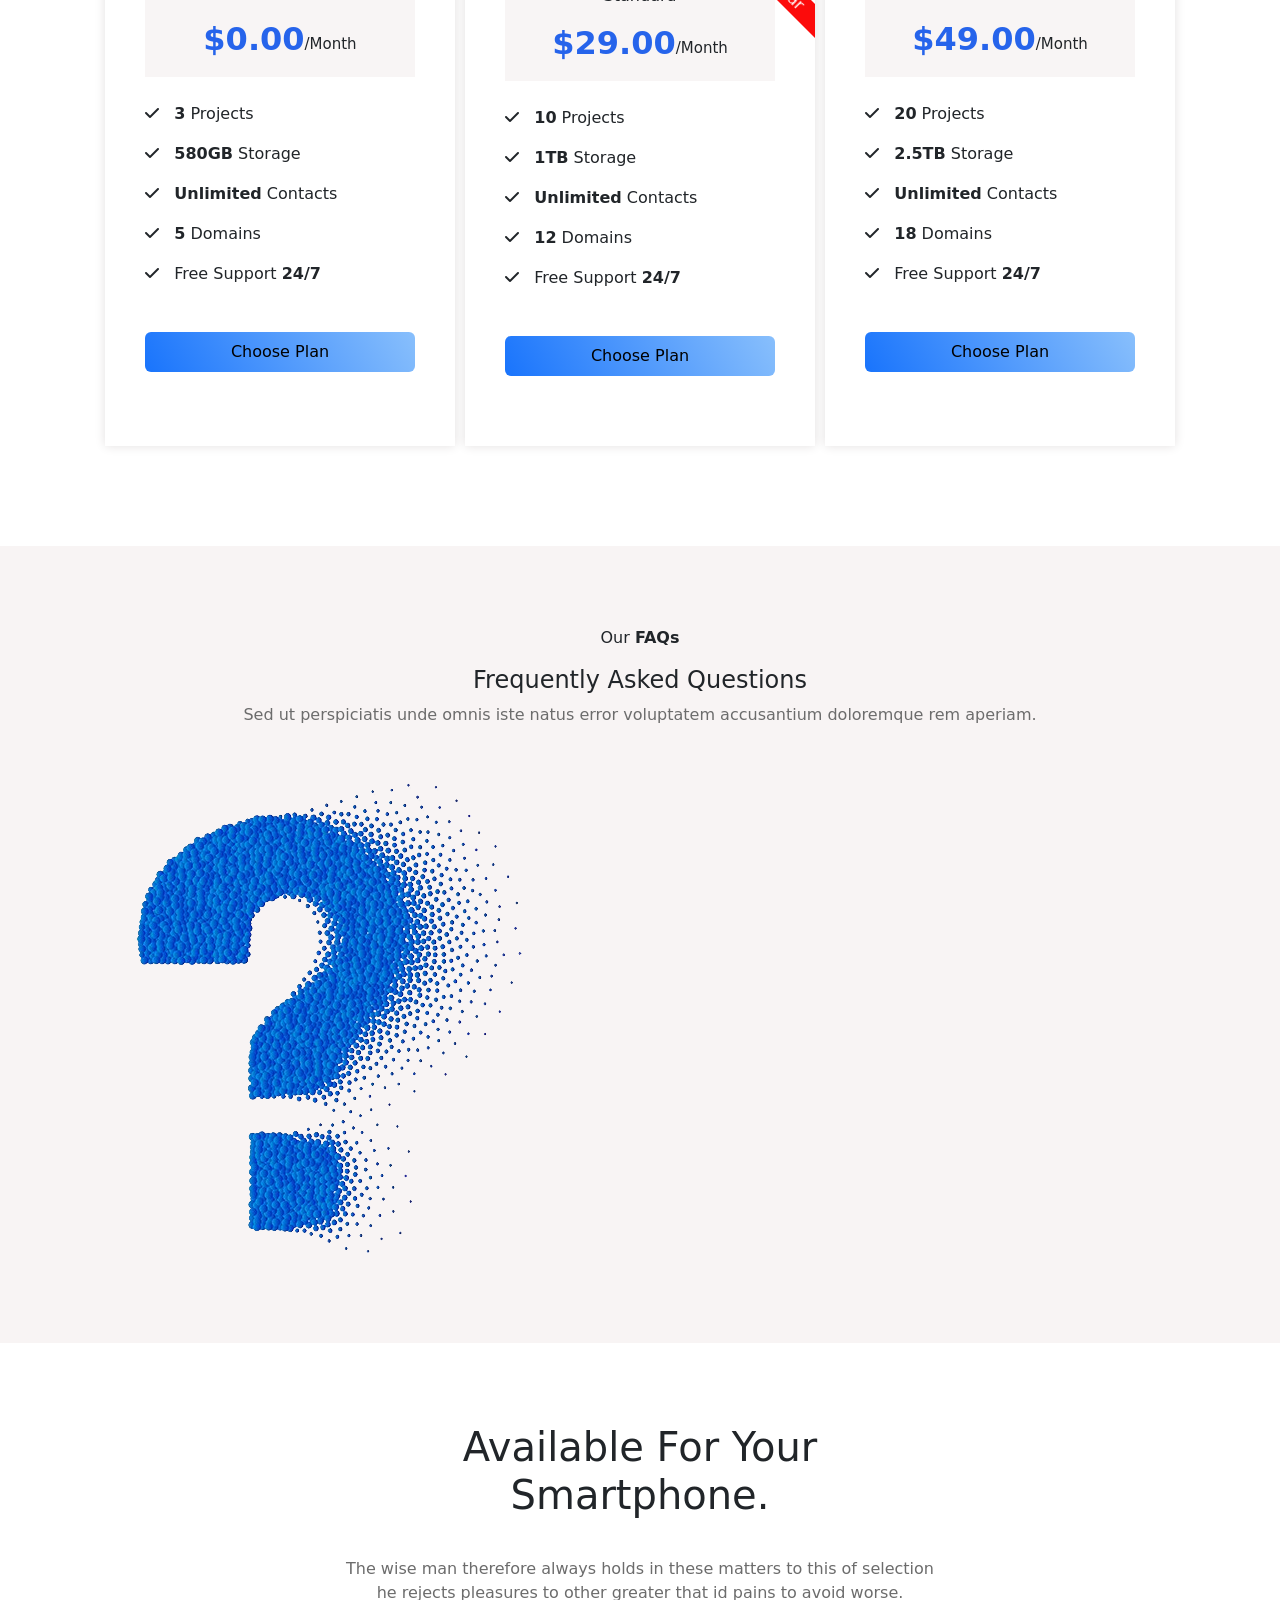
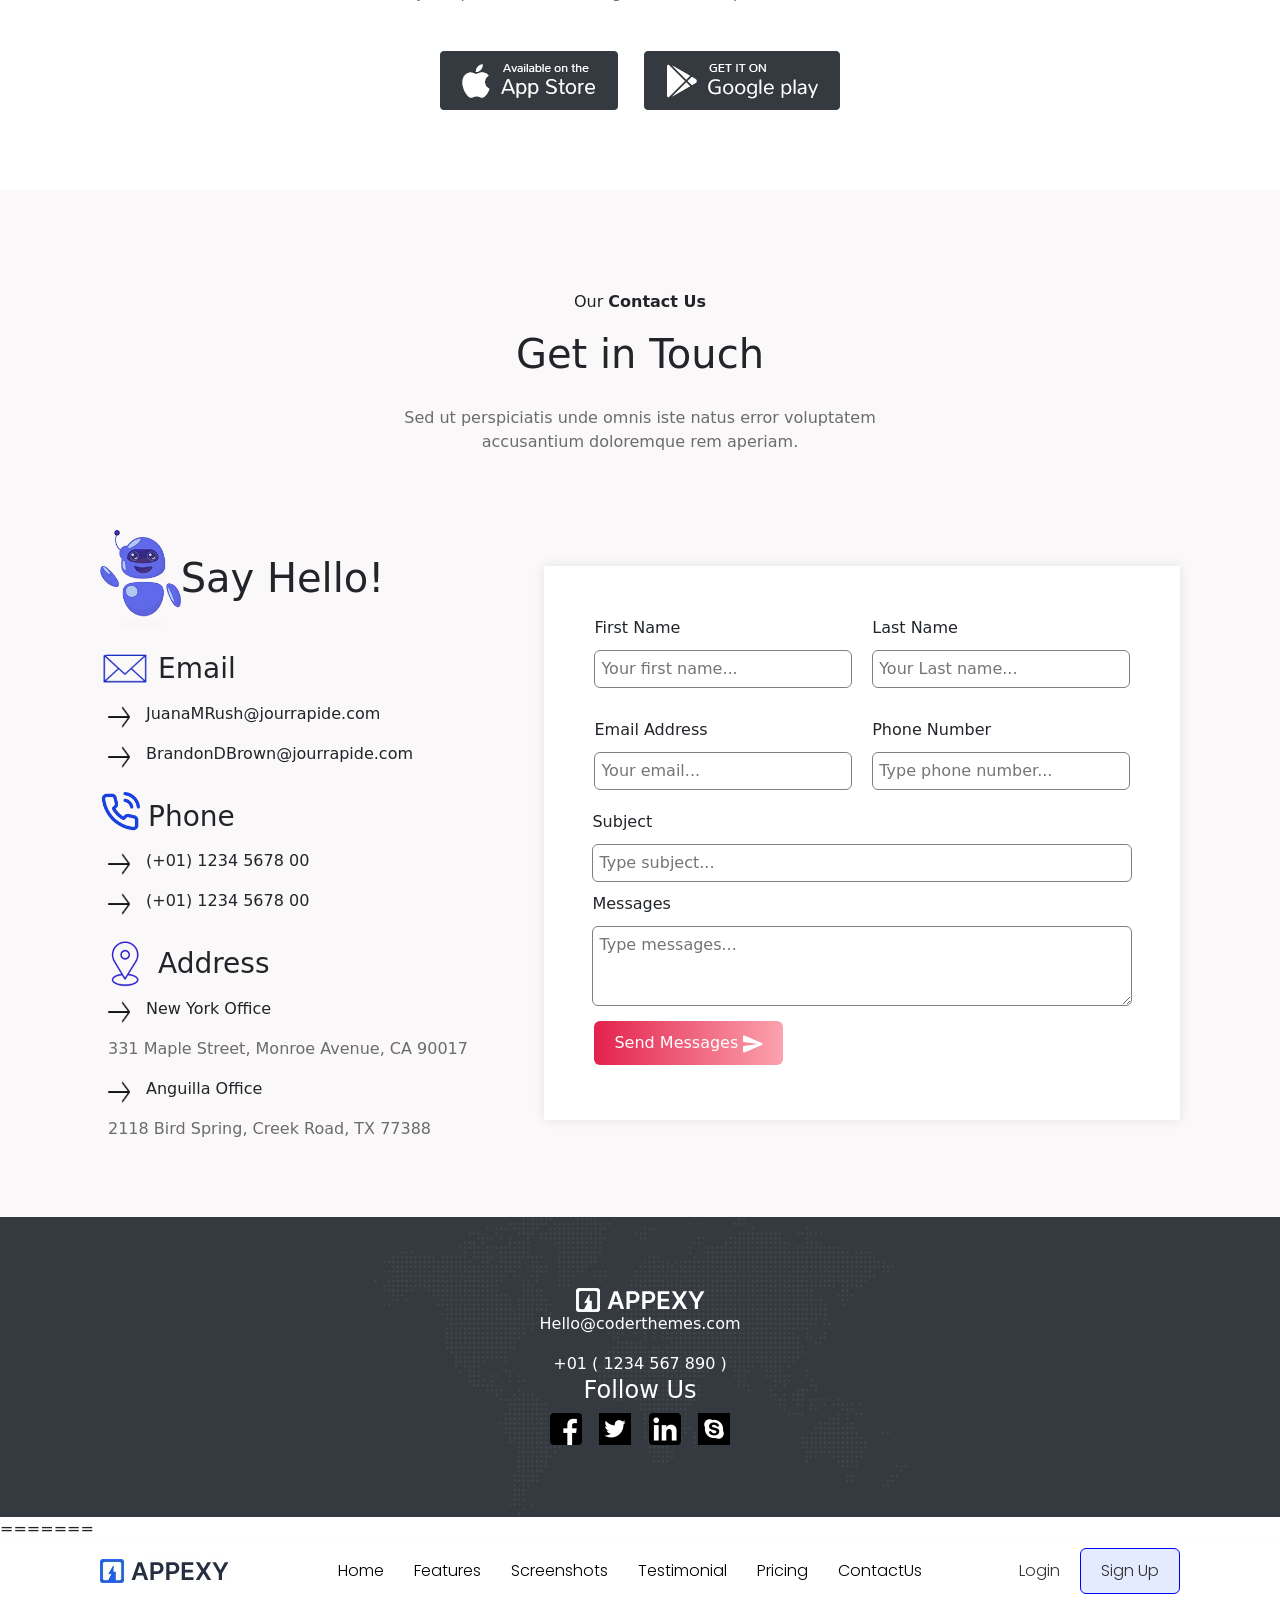
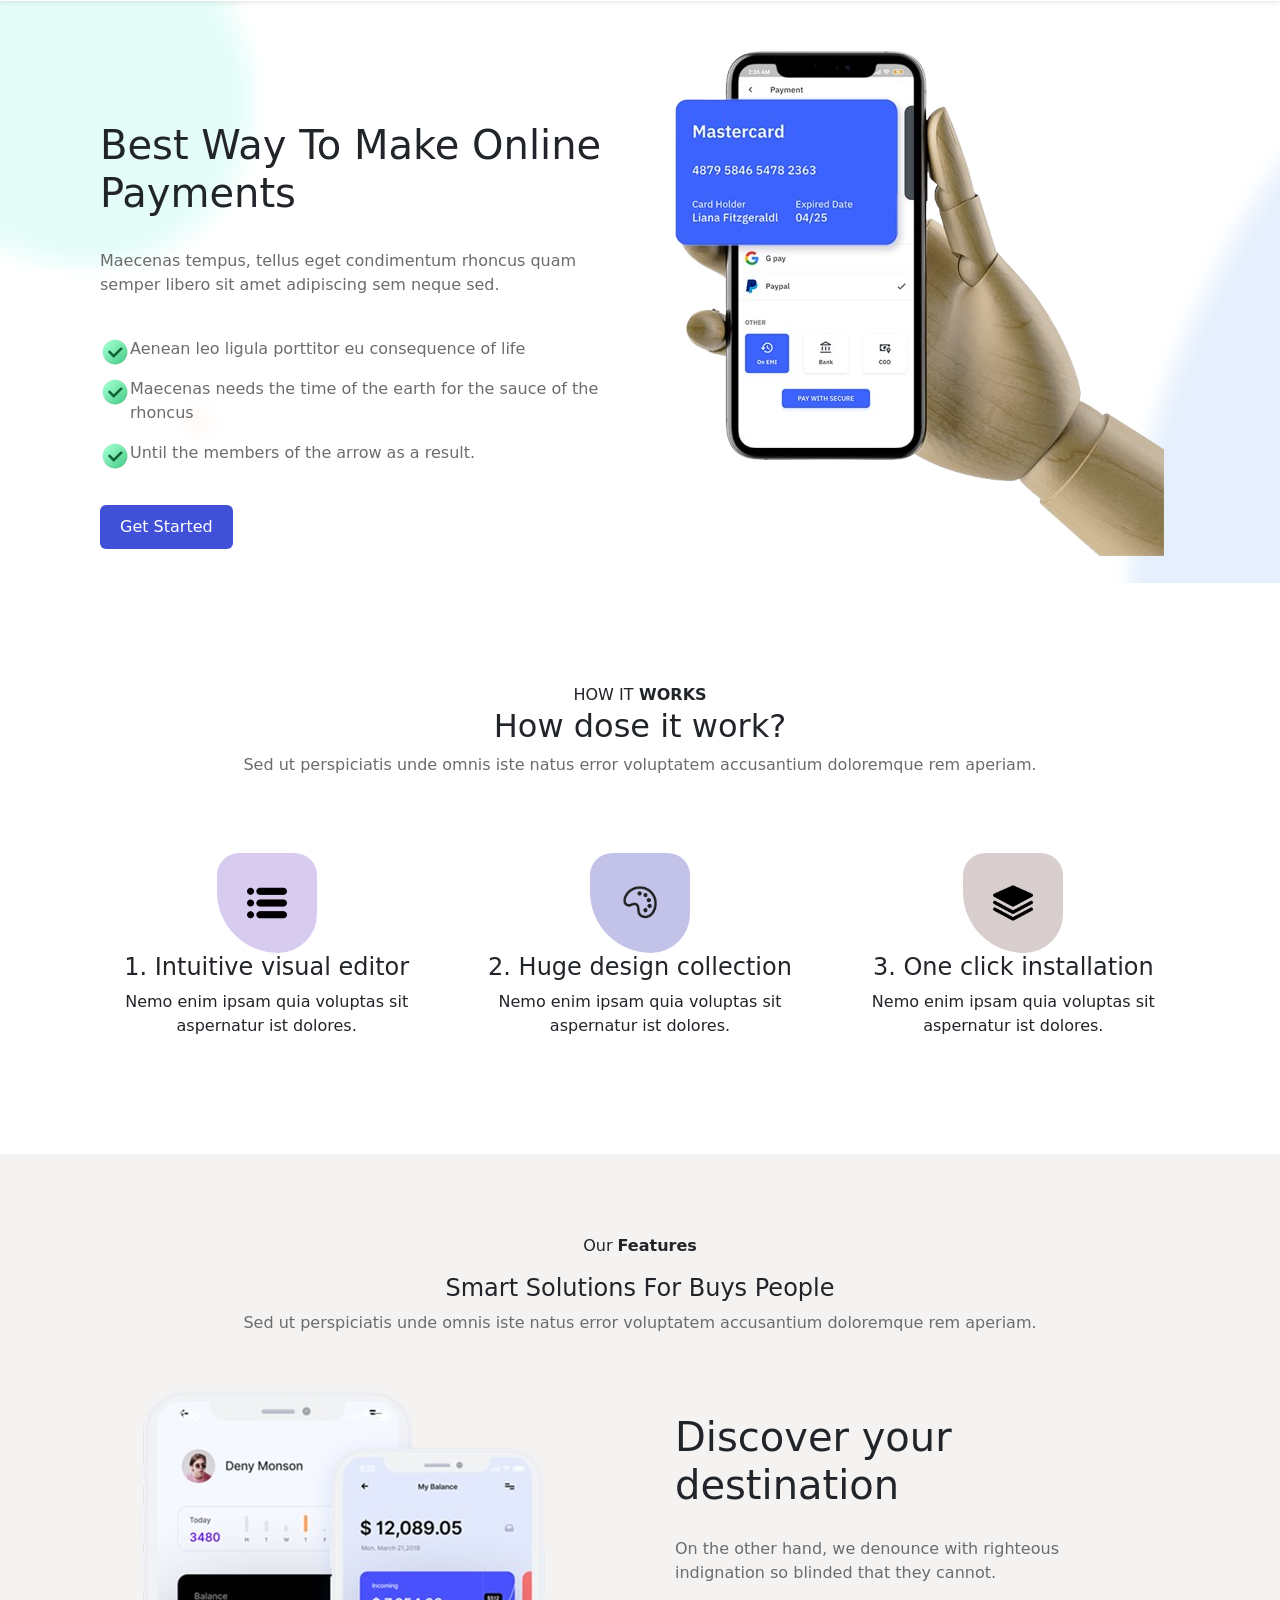
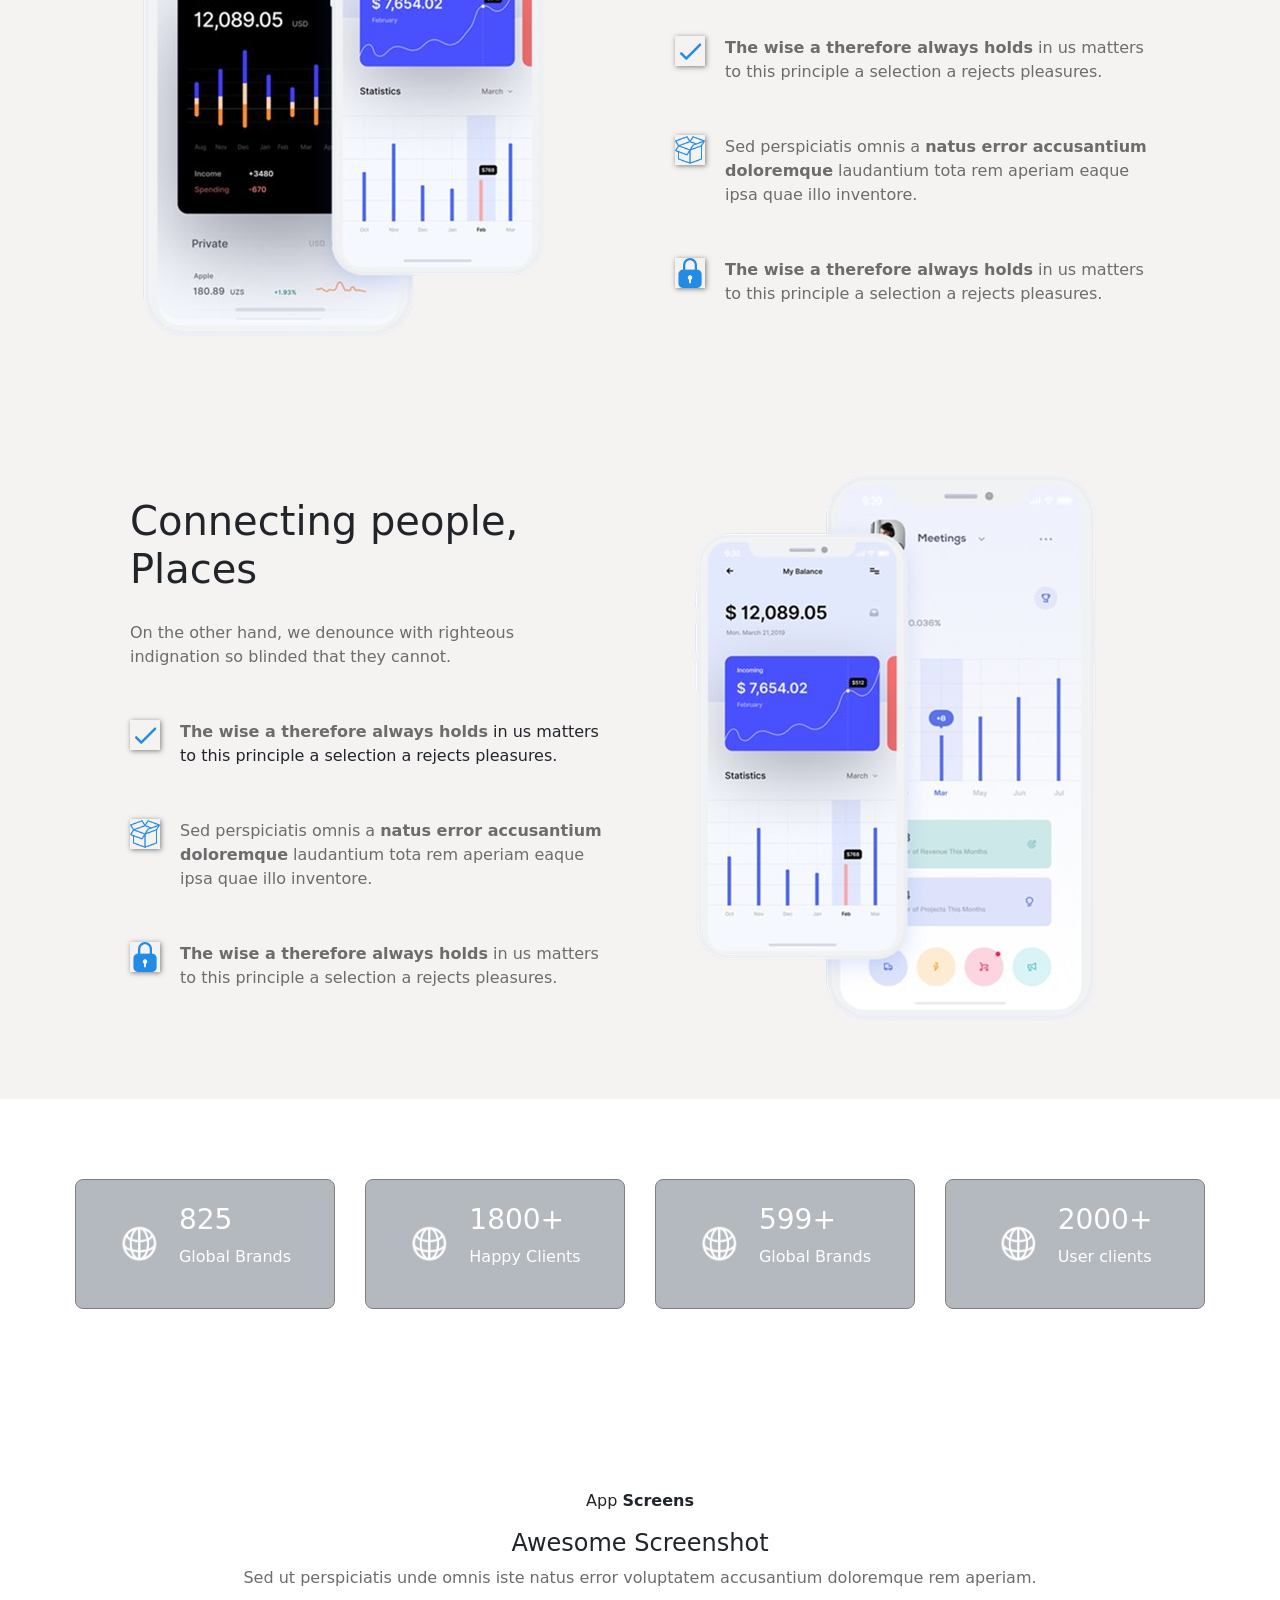
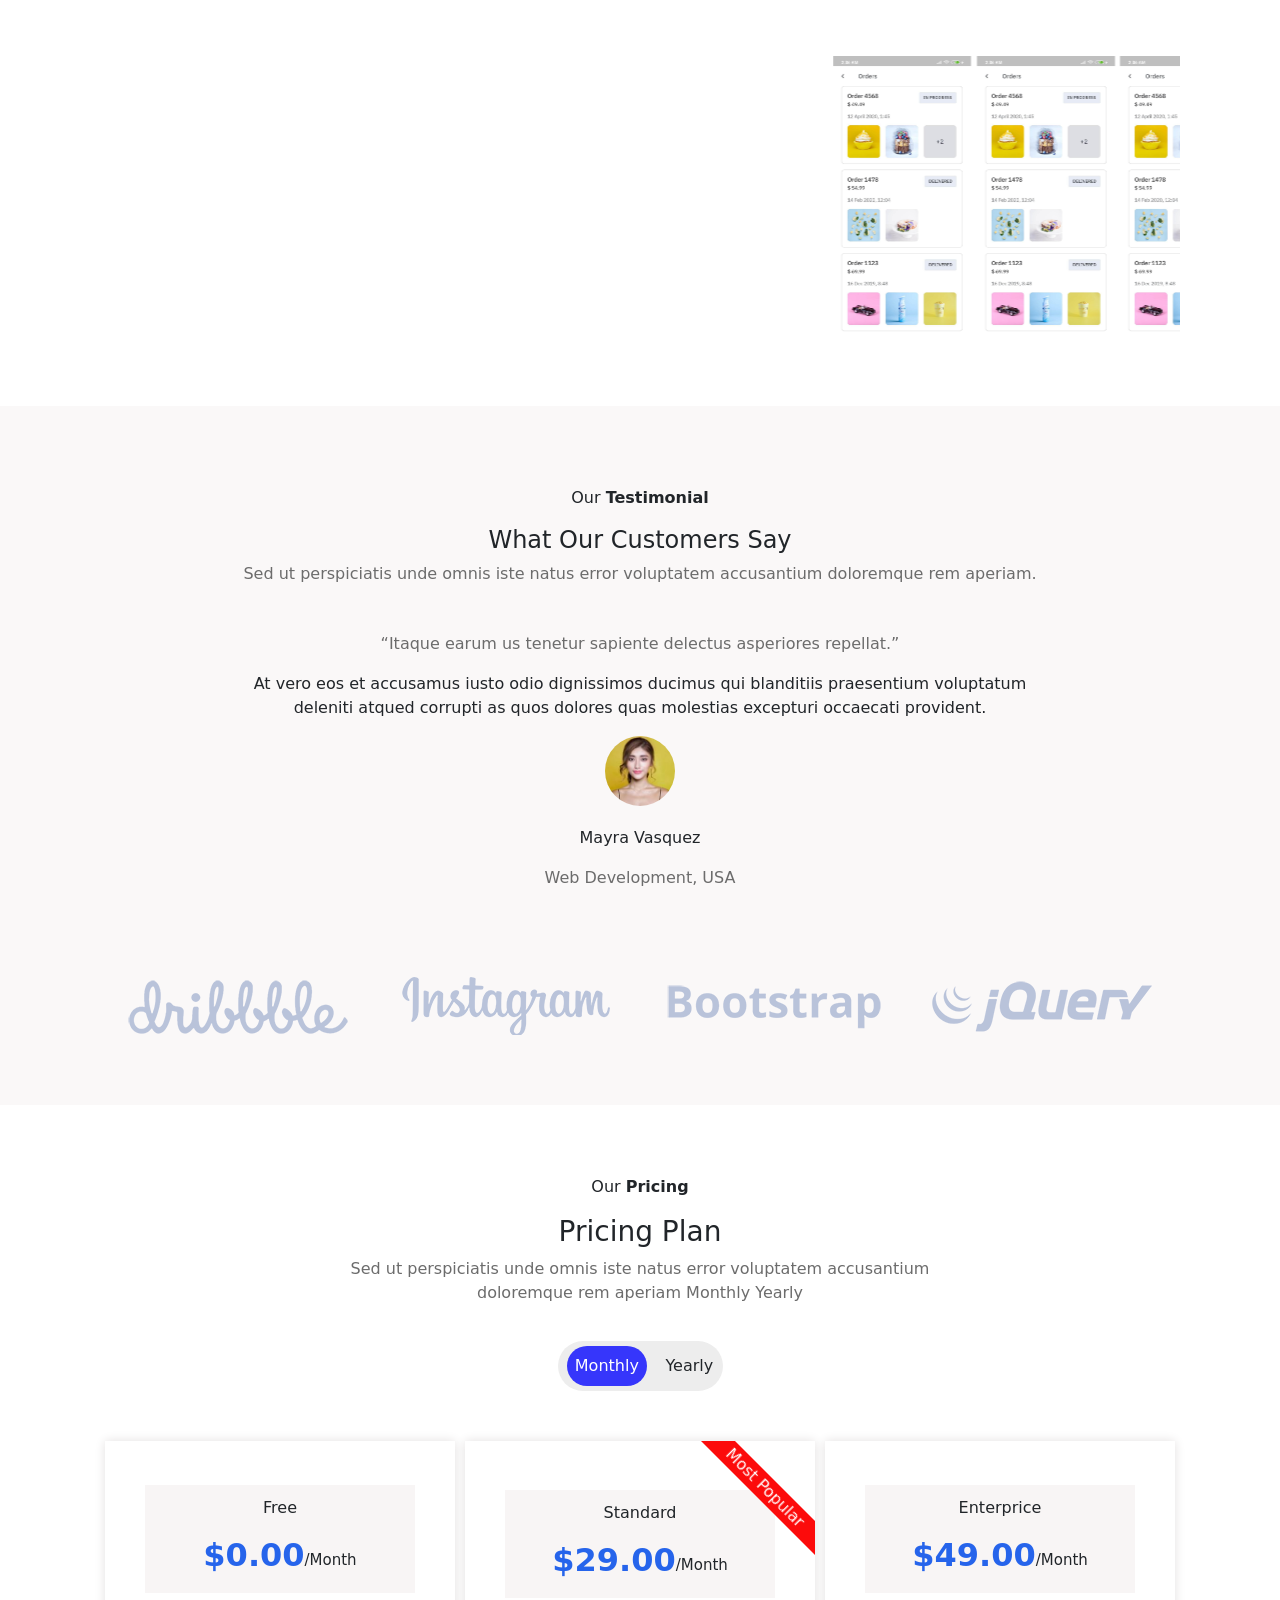
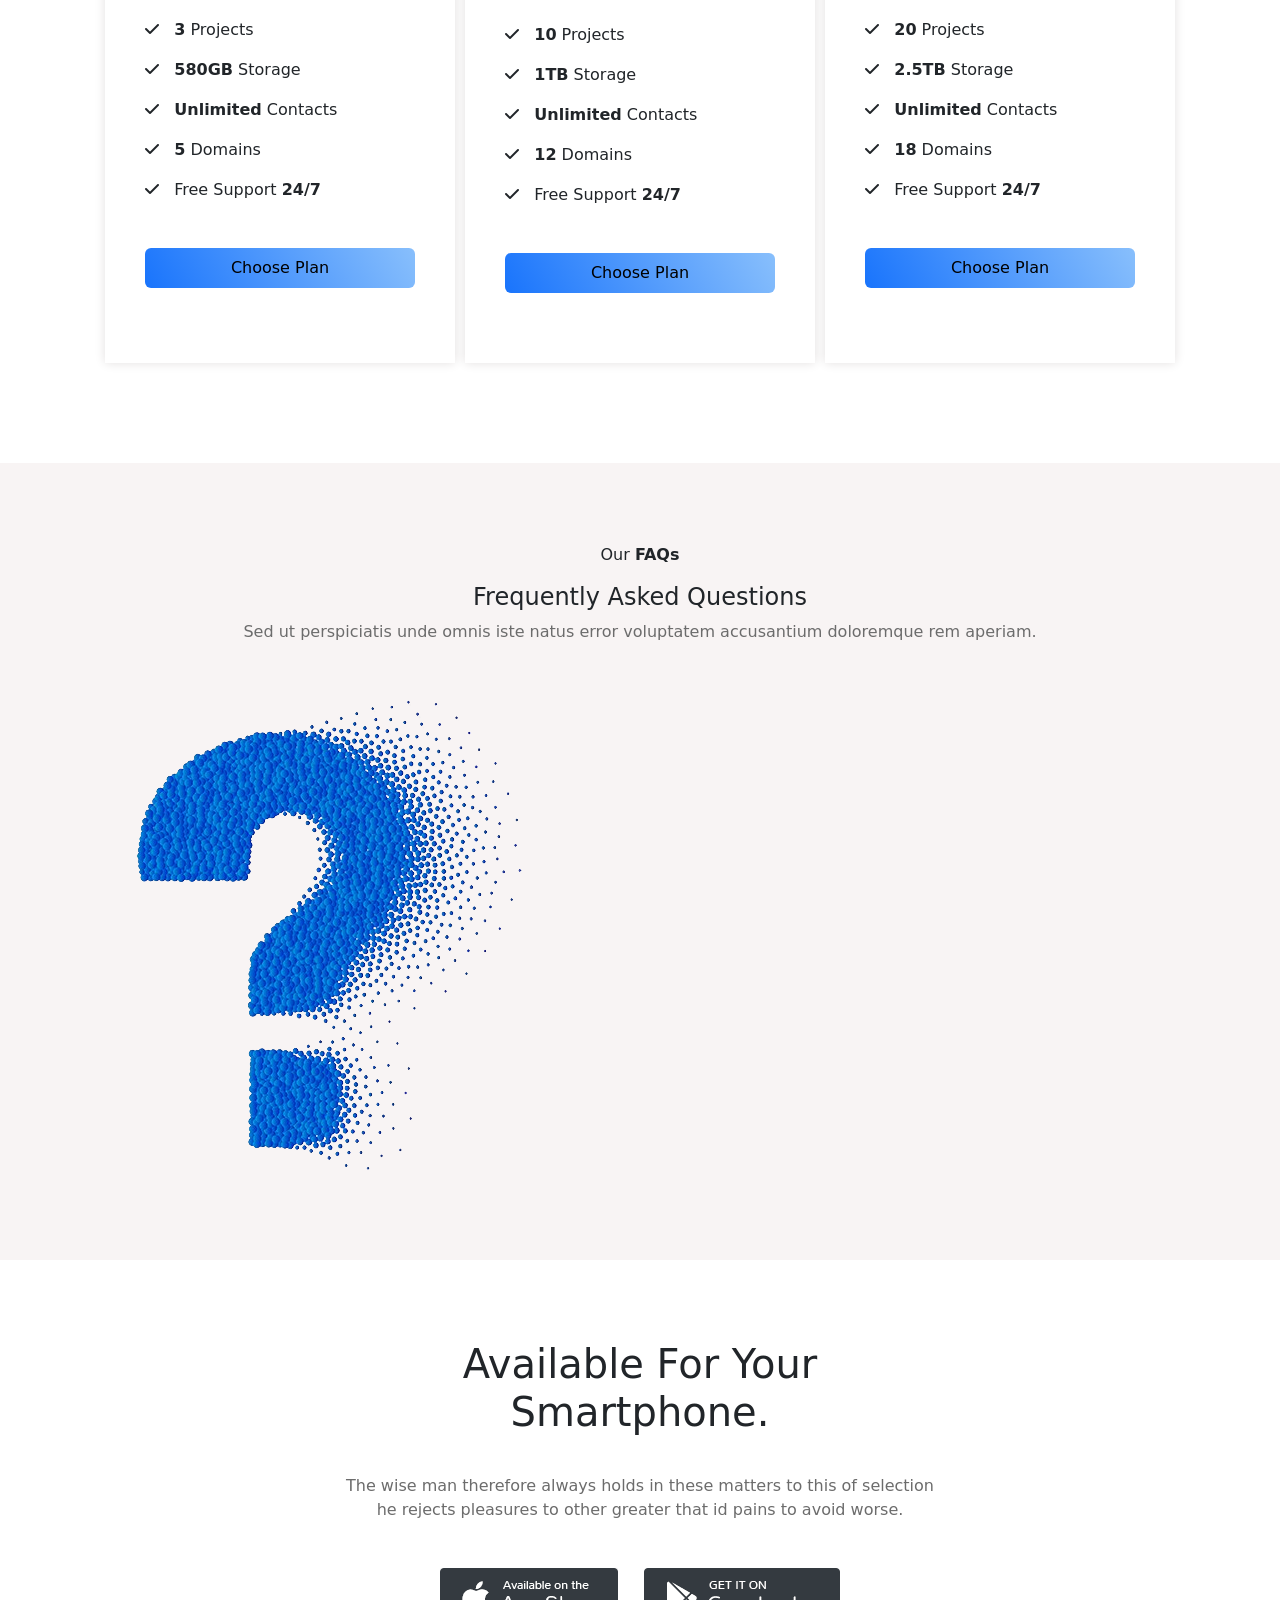
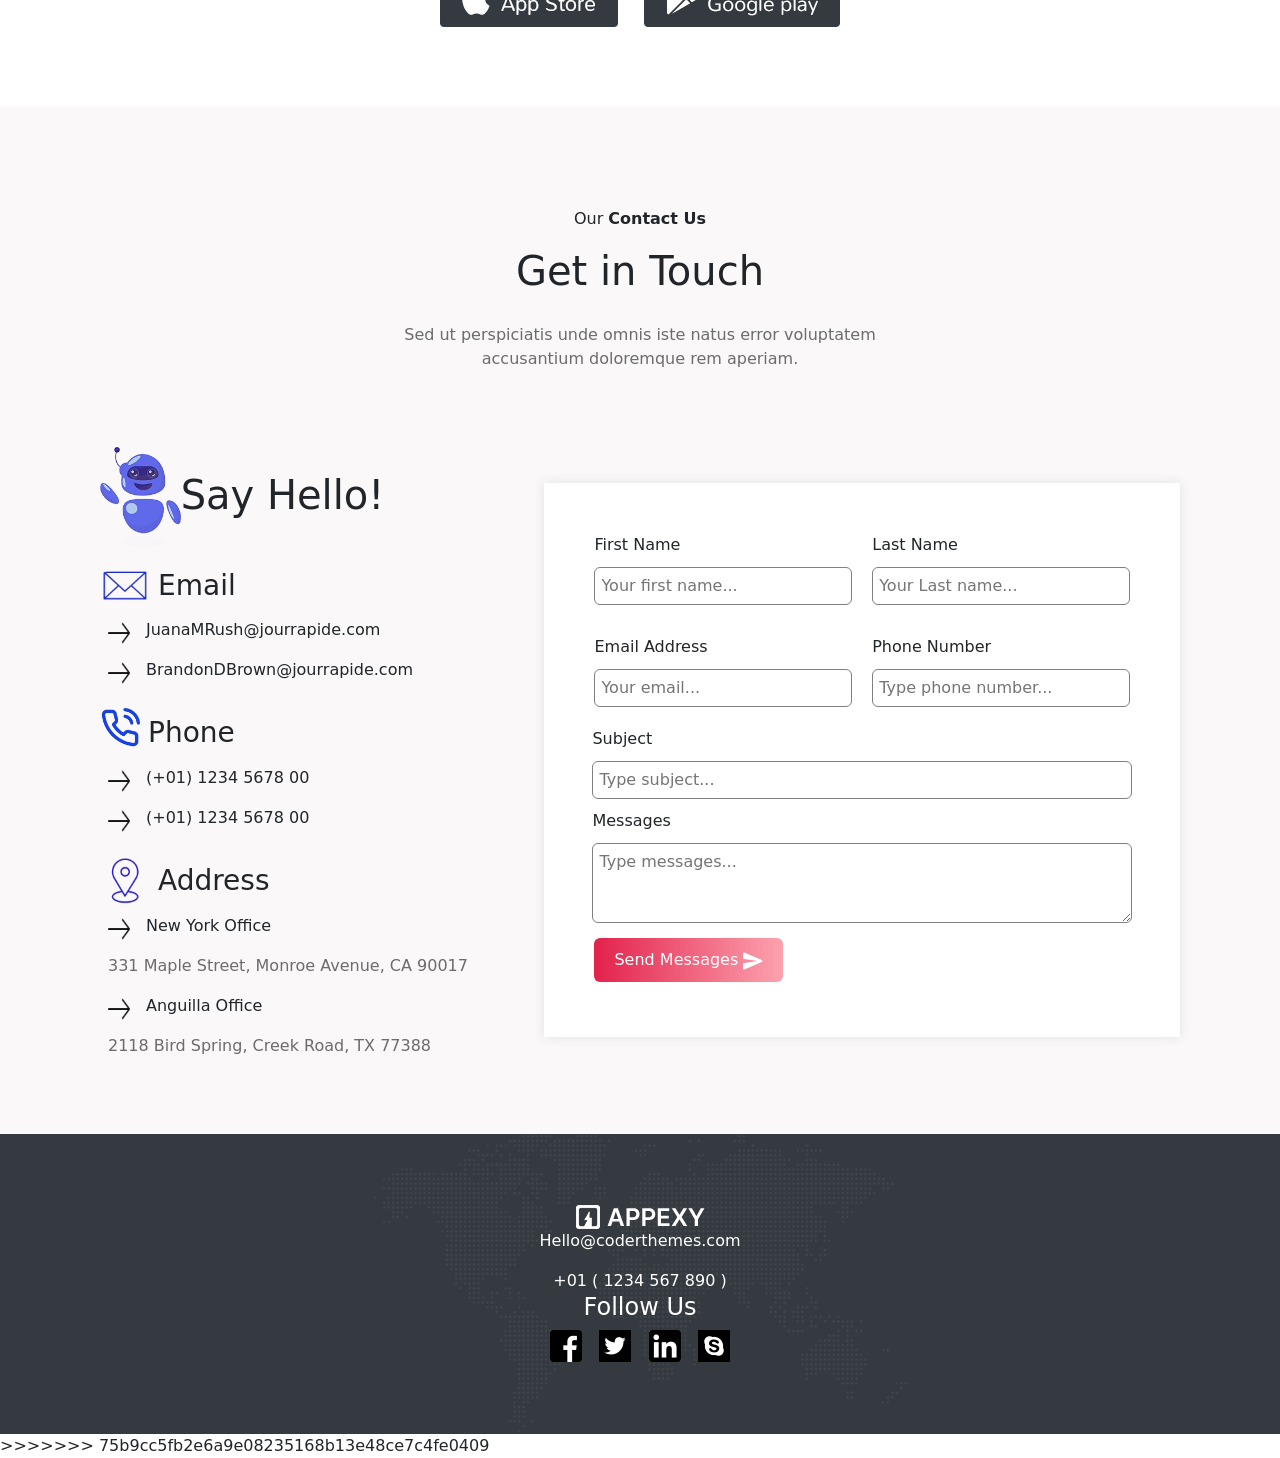
==== commit dfbf6f74: "resolved merge conflicts" ====
--- a/task14/index.html
+++ b/task14/index.html
@@ -1,3 +1,4 @@
+<<<<<<< HEAD
 <!DOCTYPE html>
 <html lang="en">
   <head>
@@ -679,3 +680,686 @@
     ></script>
   </body>
 </html>
+=======
+<!DOCTYPE html>
+<html lang="en">
+  <head>
+    <meta charset="UTF-8" />
+    <meta name="viewport" content="width=device-width, initial-scale=1.0" />
+    <title>Document</title>
+    <link rel="stylesheet" href="style.css" />
+    <link
+      href="https://cdn.jsdelivr.net/npm/bootstrap@5.3.3/dist/css/bootstrap.min.css"
+      rel="stylesheet"
+      integrity="sha384-QWTKZyjpPEjISv5WaRU9OFeRpok6YctnYmDr5pNlyT2bRjXh0JMhjY6hW+ALEwIH"
+      crossorigin="anonymous"
+    />
+    <link rel="preconnect" href="https://fonts.googleapis.com" />
+    <link rel="preconnect" href="https://fonts.gstatic.com" crossorigin />
+    <link
+      href="https://fonts.googleapis.com/css2?family=Poppins:ital,wght@0,100;0,200;0,300;0,400;0,500;0,600;0,700;0,800;0,900;1,100;1,200;1,300;1,400;1,500;1,600;1,700;1,800;1,900&display=swap"
+      rel="stylesheet"
+    />
+    <link
+      rel="stylesheet"
+      href="https://cdnjs.cloudflare.com/ajax/libs/font-awesome/6.7.2/css/all.min.css"
+      integrity="sha512-Evv84Mr4kqVGRNSgIGL/F/aIDqQb7xQ2vcrdIwxfjThSH8CSR7PBEakCr51Ck+w+/U6swU2Im1vVX0SVk9ABhg=="
+      crossorigin="anonymous"
+      referrerpolicy="no-referrer"
+    />
+  </head>
+  <body>
+    <div class="main"></div>
+    <div class="navb">
+      <div class="navlog">
+        <img src="logo-dark.jpg" alt="logo" />
+      </div>
+      <div class="navbinner">
+        <ul>
+          <li><a href="#">Home</a></li>
+          <li><a href="#">Features</a></li>
+          <li><a href="#">Screenshots</a></li>
+          <li><a href="#">Testimonial</a></li>
+          <li><a href="#">Pricing</a></li>
+          <li><a href="#">ContactUs</a></li>
+        </ul>
+      </div>
+      <div class="navbbtn">
+        <button type="button" class="logbtn">Login</button>
+        <button type="button" class="signbtn">Sign Up</button>
+      </div>
+    </div>
+    <div class="home">
+      <div class="content">
+        <h1 class="h1c">Best Way To Make Online Payments</h1>
+        <div class="c1 my-4">
+          <p class="lighttxt">
+            Maecenas tempus, tellus eget condimentum rhoncus quam semper libero
+            sit amet adipiscing sem neque sed.
+          </p>
+        </div>
+        <div class="c2 d-flex">
+          <img
+            src="icons8-correct-48-removebg-preview.png"
+            alt=""
+            class="im2"
+          />
+          <p class="lighttxt">
+            Aenean leo ligula porttitor eu consequence of life
+          </p>
+        </div>
+        <div class="c3 d-flex">
+          <img
+            src="icons8-correct-48-removebg-preview.png"
+            alt=""
+            class="im3"
+          />
+          <p class="lighttxt">
+            Maecenas needs the time of the earth for the sauce of the rhoncus
+          </p>
+        </div>
+        <div class="c4 d-flex">
+          <img
+            src="icons8-correct-48-removebg-preview.png"
+            alt=""
+            class="im4"
+          />
+          <p class="lighttxt">Until the members of the arrow as a result.</p>
+        </div>
+        <div class="btn1 my-4">
+          <button>Get Started</button>
+        </div>
+      </div>
+      <div class="imgh">
+        <img src="h_img_-removebg-preview.png" alt="" />
+      </div>
+    </div>
+    <div class="features">
+      <div class="hed">
+        <div class="f1">HOW IT<b> WORKS</b></div>
+        <h2 class="f2">How dose it work?</h2>
+        <p class="f3 para lighttxt">
+          Sed ut perspiciatis unde omnis iste natus error voluptatem accusantium
+          doloremque rem aperiam.
+        </p>
+      </div>
+      <div class="iconmain">
+        <div class="icons">
+          <div class="ic1 f1">
+            <div class="bk1">
+              <img src="561184.png" alt="" class="i1 f1 img1" />
+            </div>
+            <h4 class="f1">1. Intuitive visual editor</h4>
+            <p>Nemo enim ipsam quia voluptas sit aspernatur ist dolores.</p>
+          </div>
+          <div class="ic2 f1">
+            <div class="bk2">
+              <img
+                src="images-removebg-preview.png"
+                alt=""
+                class="i1 f1 img2"
+              />
+            </div>
+            <h4 class="f1">2. Huge design collection</h4>
+            <p class="f1">
+              Nemo enim ipsam quia voluptas sit aspernatur ist dolores.
+            </p>
+          </div>
+          <div class="ic3 f1">
+            <div class="bk3">
+              <img src="17640.png" alt="" class="i1 f1 img3" />
+            </div>
+            <h4 class="f1">3. One click installation</h4>
+            <p class="f1">
+              Nemo enim ipsam quia voluptas sit aspernatur ist dolores.
+            </p>
+          </div>
+        </div>
+      </div>
+    </div>
+    <div class="pg3">
+      <div class="contetcenter">
+        <p class="tc">Our <b>Features</b></p>
+        <h4 class="tc">Smart Solutions For Buys People</h4>
+        <p class="tc lighttxt">
+          Sed ut perspiciatis unde omnis iste natus error voluptatem accusantium
+          doloremque rem aperiam.
+        </p>
+      </div>
+      <div class="pg3content">
+        <div class="imgleft">
+          <img src="features-1-removebg-preview.png" alt="" class="fea1bs" />
+        </div>
+        <div class="contentright">
+          <h4 class="crh4">Discover your destination</h4>
+          <p class="crp1 lighttxt">
+            On the other hand, we denounce with righteous indignation so blinded
+            that they cannot.
+          </p>
+          <div class="crd1">
+            <img src="icons8-tick-96.png" alt="" class="crd1img1" />
+            <p class="lighttxt">
+              <b>The wise a therefore always holds</b> in us matters to this
+              principle a selection a rejects pleasures.
+            </p>
+          </div>
+          <div class="crd1">
+            <img
+              src="icons8-open-delivered-box-100.png"
+              alt=""
+              class="crd1img1"
+            />
+            <p class="lighttxt">
+              Sed perspiciatis omnis a
+              <b>natus error accusantium doloremque</b> laudantium tota rem
+              aperiam eaque ipsa quae illo inventore.
+            </p>
+          </div>
+          <div class="crd1">
+            <img src="icons8-lock-52.png" alt="" class="crd1img1" />
+            <p class="lighttxt">
+              <b>The wise a therefore always holds</b> in us matters to this
+              principle a selection a rejects pleasures.
+            </p>
+          </div>
+        </div>
+      </div>
+    </div>
+    <div class="pg4">
+      <div class="pg3content">
+        <div class="contentright">
+          <h4 class="crh4">Connecting people, Places</h4>
+          <p class="crp1 lighttxt">
+            On the other hand, we denounce with righteous indignation so blinded
+            that they cannot.
+          </p>
+          <div class="crd1">
+            <img src="icons8-tick-96.png" alt="" class="crd1img1" />
+            <p>
+              <b class="lighttxt">The wise a therefore always holds</b> in us
+              matters to this principle a selection a rejects pleasures.
+            </p>
+          </div>
+          <div class="crd1">
+            <img
+              src="icons8-open-delivered-box-100.png"
+              alt=""
+              class="crd1img1"
+            />
+            <p class="lighttxt">
+              Sed perspiciatis omnis a
+              <b>natus error accusantium doloremque</b> laudantium tota rem
+              aperiam eaque ipsa quae illo inventore.
+            </p>
+          </div>
+          <div class="crd1">
+            <img src="icons8-lock-52.png" alt="" class="crd1img1" />
+            <p class="lighttxt">
+              <b>The wise a therefore always holds</b> in us matters to this
+              principle a selection a rejects pleasures.
+            </p>
+          </div>
+        </div>
+        <div class="imgleft">
+          <img src="features-2-removebg-preview.png" alt="" class="fea1bs" />
+        </div>
+      </div>
+    </div>
+    <div class="pg5 d-flex">
+      <div class="box d-flex">
+        <img src="global1-removebg-preview.png" alt="" class="boxlogo" />
+        <div class="fontclr">
+          <h3>825</h3>
+          <p>Global Brands</p>
+        </div>
+      </div>
+      <div class="box d-flex">
+        <img src="global1-removebg-preview.png" alt="" class="boxlogo" />
+        <div class="fontclr">
+          <h3>1800+</h3>
+          <p>Happy Clients</p>
+        </div>
+      </div>
+      <div class="box d-flex">
+        <img src="global1-removebg-preview.png" alt="" class="boxlogo" />
+        <div class="fontclr">
+          <h3>599+</h3>
+          <p>Global Brands</p>
+        </div>
+      </div>
+      <div class="box d-flex">
+        <img src="global1-removebg-preview.png" alt="" class="boxlogo" />
+        <div class="fontclr">
+          <h3>2000+</h3>
+          <p>User clients</p>
+        </div>
+      </div>
+    </div>
+    <div class="pg6">
+      <div class="contentcenterpg6">
+        <p class="txtcenterpg6">App <b>Screens</b></p>
+        <h4 class="txtcenterpg6">Awesome Screenshot</h4>
+        <p class="txtcenterpg6 lighttxt">
+          Sed ut perspiciatis unde omnis iste natus error voluptatem accusantium
+          doloremque rem aperiam.
+        </p>
+      </div>
+      <div class="mrq">
+        <marquee behavior="" direction="">
+          <img src="mq1.jpg" alt="" class="img1pg6" />
+          <img src="mq1.jpg" alt="" class="img1pg6" />
+          <img src="mq1.jpg" alt="" class="img1pg6" />
+          <img src="mq1.jpg" alt="" class="img1pg6" />
+          <img src="mq1.jpg" alt="" class="img1pg6" />
+          <img src="mq1.jpg" alt="" class="img1pg6" />
+          <img src="mq1.jpg" alt="" class="img1pg6" />
+          <img src="mq1.jpg" alt="" class="img1pg6" />
+        </marquee>
+      </div>
+    </div>
+    <div class="pg7">
+      <div class="contentcenterpg71">
+        <p>Our <b>Testimonial</b></p>
+        <h4>What Our Customers Say</h4>
+        <p class="lighttxt">
+          Sed ut perspiciatis unde omnis iste natus error voluptatem accusantium
+          doloremque rem aperiam.
+        </p>
+      </div>
+      <div class="contentcenterpg72">
+        <div class="pg7con">
+          <p class="lighttxt">
+            “Itaque earum us tenetur sapiente delectus asperiores repellat.”
+          </p>
+          <p>
+            At vero eos et accusamus iusto odio dignissimos ducimus qui
+            blanditiis praesentium voluptatum deleniti atqued corrupti as quos
+            dolores quas molestias excepturi occaecati provident.
+          </p>
+        </div>
+      </div>
+      <div class="contentcenterpg73">
+        <center><div class="imgcir"></div></center>
+        <p class="pg7pad">Mayra Vasquez</p>
+        <p class="lighttxt">Web Development, USA</p>
+      </div>
+      <div class="titels">
+        <div class="titbox">
+          <img src="dribbble.png" />
+        </div>
+        <div class="titbox">
+          <img src="insta.png" />
+        </div>
+        <div class="titbox">
+          <img src="bootstrap.png" alt="" />
+        </div>
+        <div class="titbox">
+          <img src="jquery.png" alt="" />
+        </div>
+      </div>
+    </div>
+    <div class="pg8">
+      <div class="contentg8 f3">
+        <p class="">Our <b>Pricing</b></p>
+        <h3>Pricing Plan</h3>
+        <div class="pg8con3">
+          <p class="lighttxt pg8con31">
+            Sed ut perspiciatis unde omnis iste natus error voluptatem
+            accusantium doloremque rem aperiam Monthly Yearly
+          </p>
+        </div>
+        <div class="btnsmain">
+          <div class="btns">
+            <div class="btns1">Monthly</div>
+            <div class="btns2">Yearly</div>
+          </div>
+        </div>
+      </div>
+      <div class="cards">
+        <div class="cd1">
+          <div class="headcd">
+            <p class="pdfr">Free</p>
+            <div class="head1 d-flex">
+              <h2 class="d-flex">
+                <span class="priclr"><b>$0.00</b> </span>
+                <p class="hd1cd1">/Month</p>
+              </h2>
+            </div>
+          </div>
+          <div class="bodycd">
+            <div class="b1c1 d-flex">
+              <p>
+                <i class="fa-solid fa-check"></i> &nbsp;&nbsp;<b>3</b> Projects
+              </p>
+            </div>
+            <div class="b1c1 d-flex">
+              <p>
+                <i class="fa-solid fa-check"></i> &nbsp;&nbsp;<b>580GB</b>
+                Storage
+              </p>
+            </div>
+            <div class="b1c1 d-flex">
+              <p>
+                <i class="fa-solid fa-check"></i> &nbsp;&nbsp;<b>Unlimited</b>
+                Contacts
+              </p>
+            </div>
+            <div class="b1c1 d-flex">
+              <p>
+                <i class="fa-solid fa-check"></i> &nbsp;&nbsp;<b>5</b> Domains
+              </p>
+            </div>
+            <div class="b1c1 d-flex">
+              <p>
+                <i class="fa-solid fa-check"></i> &nbsp;&nbsp;Free Support
+                <b>24/7</b>
+              </p>
+            </div>
+          </div>
+          <div class="btncd1">
+            <button class="btncd d-flex">Choose Plan</button>
+          </div>
+        </div>
+        <div class="cd2">
+          <div class="mtp">Most Popular</div>
+          <div class="headcd">
+            <p class="pdfr">Standard</p>
+            <div class="head1 d-flex">
+              <h2 class="d-flex">
+                <span class="priclr"><b>$29.00</b> </span>
+                <p class="hd1cd1 priclr1">/Month</p>
+              </h2>
+            </div>
+          </div>
+          <div class="bodycd">
+            <div class="b1c1 d-flex">
+              <p>
+                <i class="fa-solid fa-check"></i> &nbsp;&nbsp;<b>10</b> Projects
+              </p>
+            </div>
+            <div class="b1c1 d-flex">
+              <p>
+                <i class="fa-solid fa-check"></i> &nbsp;&nbsp;<b>1TB</b>
+                Storage
+              </p>
+            </div>
+            <div class="b1c1 d-flex">
+              <p>
+                <i class="fa-solid fa-check"></i> &nbsp;&nbsp;<b>Unlimited</b>
+                Contacts
+              </p>
+            </div>
+            <div class="b1c1 d-flex">
+              <p>
+                <i class="fa-solid fa-check"></i> &nbsp;&nbsp;<b>12</b> Domains
+              </p>
+            </div>
+            <div class="b1c1 d-flex">
+              <p>
+                <i class="fa-solid fa-check"></i> &nbsp;&nbsp;Free Support
+                <b>24/7</b>
+              </p>
+            </div>
+          </div>
+          <div class="btncd1">
+            <button class="btncd d-flex">Choose Plan</button>
+          </div>
+        </div>
+        <div class="cd1">
+          <div class="headcd">
+            <p class="pdfr">Enterprice</p>
+            <div class="head1 d-flex">
+              <h2 class="d-flex">
+                <span class="priclr"><b>$49.00</b> </span>
+                <p class="hd1cd1">/Month</p>
+              </h2>
+            </div>
+          </div>
+          <div class="bodycd">
+            <div class="b1c1 d-flex">
+              <p>
+                <i class="fa-solid fa-check"></i> &nbsp;&nbsp;<b>20</b> Projects
+              </p>
+            </div>
+            <div class="b1c1 d-flex">
+              <p>
+                <i class="fa-solid fa-check"></i> &nbsp;&nbsp;<b>2.5TB</b>
+                Storage
+              </p>
+            </div>
+            <div class="b1c1 d-flex">
+              <p>
+                <i class="fa-solid fa-check"></i> &nbsp;&nbsp;<b>Unlimited</b>
+                Contacts
+              </p>
+            </div>
+            <div class="b1c1 d-flex">
+              <p>
+                <i class="fa-solid fa-check"></i> &nbsp;&nbsp;<b>18</b> Domains
+              </p>
+            </div>
+            <div class="b1c1 d-flex">
+              <p>
+                <i class="fa-solid fa-check"></i> &nbsp;&nbsp;Free Support
+                <b>24/7</b>
+              </p>
+            </div>
+          </div>
+          <div class="btncd1">
+            <button class="btncd d-flex">Choose Plan</button>
+          </div>
+        </div>
+      </div>
+    </div>
+    <div class="pg9">
+      <div class="contentcenterpg9">
+        <p>Our <b>FAQs</b></p>
+        <h4>Frequently Asked Questions</h4>
+        <p class="lighttxt">
+          Sed ut perspiciatis unde omnis iste natus error voluptatem accusantium
+          doloremque rem aperiam.
+        </p>
+      </div>
+      <div class="pg9main d-flex">
+        <div class="pg9left">
+          <img src="faq-removebg-preview.png" alt="" />
+        </div>
+        <div class="pg9right"></div>
+      </div>
+    </div>
+    <div class="pg10">
+      <div class="contentpg10">
+        <h1 class="f3 pg10h2">Available For Your Smartphone.</h1>
+        <p class="f3 pg10p lighttxt">
+          The wise man therefore always holds in these matters to this of
+          selection he rejects pleasures to other greater that id pains to avoid
+          worse.
+        </p>
+      </div>
+      <div class="imgmain">
+        <div class="imgpg10 d-flex">
+          <div class="imgleft">
+            <img src="i-store.png" alt="" />
+          </div>
+          <div class="imgright">
+            <img src="play-store.png" alt="" />
+          </div>
+        </div>
+      </div>
+    </div>
+    <div class="pg11">
+      <div class="centerpg11">
+        <p>Our <b>Contact Us</b></p>
+        <h1>Get in Touch</h1>
+        <p class="lighttxt pg11con3">
+          Sed ut perspiciatis unde omnis iste natus error voluptatem accusantium
+          doloremque rem aperiam.
+        </p>
+      </div>
+      <div class="pg11main d-flex">
+        <div class="pg11left">
+          <div class="leftcon1 d-flex">
+            <img
+              src="hello-icon-removebg-preview.png"
+              alt=""
+              class="roboicon"
+            />
+            <h1 class="py-4">Say Hello!</h1>
+          </div>
+          <div class="leftcon2">
+            <div class="leftcon21 d-flex">
+              <img
+                src="png_o3j22l-removebg-preview.png"
+                alt=""
+                class="pg11icons"
+              />
+              <h3 class="p-2">Email</h3>
+            </div>
+            <div class="leftcon22 d-flex">
+              <img
+                src="20642841761530177259-128-removebg-preview.png"
+                alt=""
+                class="arrowright"
+              />
+              <p class="px-3">JuanaMRush@jourrapide.com</p>
+            </div>
+            <div class="leftcon22 d-flex">
+              <img
+                src="20642841761530177259-128-removebg-preview.png"
+                alt=""
+                class="arrowright"
+              />
+              <p class="px-3">BrandonDBrown@jourrapide.com</p>
+            </div>
+          </div>
+          <div class="leftcon2">
+            <div class="leftcon21 d-flex">
+              <img
+                src="png_9ajtf-removebg-preview.png"
+                alt=""
+                class="pg11icons1"
+              />
+              <h3 class="p-2">Phone</h3>
+            </div>
+            <div class="leftcon22 d-flex">
+              <img
+                src="20642841761530177259-128-removebg-preview.png"
+                alt=""
+                class="arrowright"
+              />
+              <p class="px-3">(+01) 1234 5678 00</p>
+            </div>
+            <div class="leftcon22 d-flex">
+              <img
+                src="20642841761530177259-128-removebg-preview.png"
+                alt=""
+                class="arrowright"
+              />
+              <p class="px-3">(+01) 1234 5678 00</p>
+            </div>
+          </div>
+          <div class="leftcon2">
+            <div class="leftcon21 d-flex">
+              <img
+                src="png_uba03-removebg-preview.png"
+                alt=""
+                class="pg11icons"
+              />
+              <h3 class="p-2">Address</h3>
+            </div>
+            <div class="leftcon22 d-flex">
+              <img
+                src="20642841761530177259-128-removebg-preview.png"
+                alt=""
+                class="arrowright"
+              />
+              <p class="px-3">New York Office</p>
+            </div>
+            <p class="px-2 lighttxt">
+              331 Maple Street, Monroe Avenue, CA 90017
+            </p>
+            <div class="leftcon22 d-flex">
+              <img
+                src="20642841761530177259-128-removebg-preview.png"
+                alt=""
+                class="arrowright"
+              />
+              <p class="px-3">Anguilla Office</p>
+            </div>
+            <p class="px-2 lighttxt">2118 Bird Spring, Creek Road, TX 77388</p>
+          </div>
+        </div>
+        <div class="pg11right">
+          <div class="pg11r1">
+            <div class="pg11r1d1">
+              <label for="" class="label">First Name</label>
+              <input
+                type="text"
+                placeholder="Your first name..."
+                class="input"
+              />
+            </div>
+            <div class="pg11r1d2">
+              <label for="" class="label">Last Name</label>
+              <input
+                type="text"
+                placeholder="Your Last name..."
+                class="input"
+              />
+            </div>
+          </div>
+          <div class="pg11r2">
+            <div class="pg11r2d1">
+              <label for="">Email Address</label>
+              <input type="text" placeholder="Your email..." class="input" />
+            </div>
+            <div class="pg11r2d2">
+              <label for="">Phone Number</label>
+              <input
+                type="text"
+                placeholder="Type phone number..."
+                class="input"
+              />
+            </div>
+          </div>
+          <div class="pg11r3 px-2">
+            <label for="">Subject</label>
+            <input type="text" placeholder="Type subject..." />
+          </div>
+          <div class="pg11r4 px-2">
+            <label for="">Messages</label>
+            <textarea name="" id="" placeholder="Type messages..."></textarea>
+          </div>
+          <div class="pg11r5">
+            <button class="sendr5">
+              Send Messages
+              <img src="png_vgtozi.png" alt="" />
+            </button>
+          </div>
+        </div>
+      </div>
+    </div>
+    <div class="footer d-flex">
+      <div class="ftleft">
+        <div class="fotd1">
+          <img src="logo-light.png" alt="" />
+          <p class="white">Hello@coderthemes.com</p>
+          <article class="white">+01 ( 1234 567 890 )</article>
+          <h4 class="white">Follow Us</h4>
+          <div class="ftd1f">
+            <img src="14498067661530099611-32.png" alt="" />
+            <img src="20925790981530102015-32.png" alt="" />
+            <img src="545912701530099617-32.png" alt="" />
+            <img src="2180716601530102011-32.png" alt="" />
+          </div>
+        </div>
+      </div>
+    </div>
+    <script
+      src="https://cdn.jsdelivr.net/npm/bootstrap@5.3.3/dist/js/bootstrap.bundle.min.js"
+      integrity="sha384-YvpcrYf0tY3lHB60NNkmXc5s9fDVZLESaAA55NDzOxhy9GkcIdslK1eN7N6jIeHz"
+      crossorigin="anonymous"
+    ></script>
+  </body>
+</html>
+>>>>>>> 75b9cc5fb2e6a9e08235168b13e48ce7c4fe0409
--- a/task14/style.css
+++ b/task14/style.css
@@ -1,3 +1,4 @@
+<<<<<<< HEAD
 * {
   font-family: "Poppins", sans-serif;
 }
@@ -546,3 +547,553 @@
   justify-content: space-between;
   width: 180px;
 }
+=======
+* {
+  font-family: "Poppins", sans-serif;
+}
+body {
+  margin: 0;
+  padding: 0;
+  background-color: #fff;
+}
+.main {
+  height: 100vh;
+  width: 100vw;
+  position: fixed;
+  background: pink url(counter-bg.jpg) no-repeat center/cover;
+  z-index: -1;
+}
+.navb {
+  position: sticky !important;
+  top: 0px;
+  display: flex;
+  justify-content: space-between;
+  padding: 0px 100px;
+  width: 100%;
+  height: 60px;
+  box-shadow: 0 2px 4px rgba(40, 40, 40, 0.1);
+  z-index: 1000;
+  background-color: #fff;
+}
+.navlog {
+  display: flex;
+  align-items: center;
+}
+.navbinner {
+  font-family: poppins, sans-serif;
+  font-weight: 300;
+  font-size: medium;
+}
+ul {
+  height: 100%;
+  display: flex;
+  justify-content: space-between !important;
+  align-items: center;
+  gap: 30px;
+}
+.navbinner ul {
+  display: inline-flex;
+  list-style: none;
+  font-weight: 300;
+  font-size: medium;
+  justify-content: space-around;
+}
+.navbinner ul li a {
+  text-decoration: none;
+  color: #000;
+  border-radius: 5px;
+  transition: 0.5s;
+}
+.navbinner ul li a:hover {
+  text-decoration: underline;
+  transition: all 0.2ms ease-in-out;
+  color: rgb(95, 95, 219);
+  text-underline-offset: 8px;
+}
+.navbbtn {
+  display: flex;
+  align-items: center;
+}
+.navbbtn button {
+  padding: 10px 20px;
+  border-radius: 5px;
+  font-family: poppins, sans-serif;
+  font-weight: 300;
+  font-size: medium;
+  color: rgba(0, 0, 0, 0.8);
+  border: none;
+  cursor: pointer;
+}
+.signbtn {
+  border: 1px solid blue !important;
+  color: rgb(0, 64, 255);
+  background-color: rgba(0, 64, 255, 0.1);
+}
+.logbtn {
+  background-color: transparent;
+}
+.signbtn:hover {
+  background-color: rgb(0, 64, 255);
+  color: white;
+}
+.home {
+  display: flex !important;
+  justify-content: center !important;
+  padding: 10px 100px;
+  gap: 60px;
+  padding-top: 50px !important;
+  background: #fff url(hero-3-bg.png) no-repeat !important;
+}
+.content {
+  flex: 1;
+  width: 100%;
+  display: flex;
+  flex-direction: column;
+  justify-content: center;
+}
+.imgh {
+  flex: 1;
+  width: 100%;
+}
+.h1c {
+  margin-top: 70px;
+}
+.im1,
+.im2,
+.im3,
+.im4 {
+  height: 30px;
+  width: 30px;
+}
+button {
+  background: #4050d7;
+  border: 1px;
+  padding: 10px 20px;
+  border-radius: 6px !important;
+  color: #fff;
+}
+.features {
+  padding-top: 100px !important;
+  padding-bottom: 100px !important;
+  padding: 0 80px;
+  background-color: #ffffff;
+}
+.hed {
+  display: flex;
+  flex-direction: column;
+  justify-content: center;
+}
+.f1,
+.f2,
+.f3 {
+  text-align: center;
+}
+.iconmain {
+  display: flex;
+  justify-content: center;
+  padding-top: 60px;
+}
+.icons {
+  display: flex;
+  justify-content: center;
+  justify-content: space-between;
+}
+.ic1,
+.ic2,
+.ic3 {
+  display: flex;
+  justify-content: center;
+  align-items: center;
+  flex-direction: column;
+}
+.i1 {
+  width: 40px;
+}
+.bk1,
+.bk3,
+.bk2 {
+  background-color: rgb(216, 203, 240);
+  height: 100px;
+  width: 100px;
+  display: flex;
+  justify-content: center;
+  align-items: center;
+  border-radius: 40px 40px 70px 110px;
+}
+.bk2 {
+  background-color: rgb(195, 195, 234);
+}
+.bk3 {
+  background-color: rgb(217, 206, 206);
+}
+.pg3,
+.pg4 {
+  background: #f5f2f2;
+  padding: 80px;
+  padding-bottom: 0px;
+}
+.tc {
+  text-align: center;
+}
+.pg3content {
+  display: flex;
+  margin: 0px 50px;
+  padding-top: 30px;
+  gap: 70px;
+}
+.imgleft {
+  flex: 1;
+}
+.contentright {
+  flex: 1;
+  display: flex;
+  justify-content: center;
+  align-items: center;
+  flex-direction: column;
+}
+.crh4 {
+  font-size: 40px;
+}
+.crp1 {
+  padding-top: 20px;
+}
+.crd1 {
+  display: flex;
+  margin-top: 35px;
+}
+.crd1img1 {
+  height: 30px !important;
+  width: 30px !important;
+  margin-right: 20px;
+  box-shadow: 1px 1px 5px 0px #817e7e;
+}
+.pg4 {
+  padding-bottom: 60px;
+  justify-content: space-around;
+}
+.pg5 {
+  display: flex;
+  justify-content: center;
+  align-items: center;
+  padding: 80px 0px;
+  gap: 30px;
+  backdrop-filter: grayscale(30%);
+}
+.box {
+  width: 260px;
+  height: 130px;
+  justify-content: center;
+  align-items: center;
+  border: 1px solid grey;
+  border-radius: 8px;
+  gap: 20px;
+  background: rgba(107, 114, 128, 0.5);
+}
+.boxlogo {
+  height: 40px;
+}
+.pg6 {
+  background: #ffffff;
+  padding: 100px;
+  padding-bottom: 0px;
+}
+.txtcenterpg6 {
+  text-align: center;
+}
+.img1pg6 {
+  height: 400px;
+  padding: 50px 0px;
+}
+.pg7 {
+  background: #faf8f8;
+  padding: 80px;
+  padding-bottom: 0px;
+}
+.contentcenterpg71,
+.contentcenterpg72,
+.contentcenterpg73 {
+  text-align: center;
+}
+.contentcenterpg72 {
+  display: flex;
+  justify-content: center;
+  padding-top: 30px;
+}
+.pg7con {
+  width: 800px;
+}
+.lighttxt {
+  color: rgb(108, 108, 108);
+}
+.imgcir {
+  height: 70px;
+  width: 70px;
+  border-radius: 50%;
+  background: #efecec;
+}
+.pg7pad {
+  padding-top: 20px;
+}
+.fontclr {
+  color: #ffffff;
+}
+.imgcir {
+  overflow: hidden;
+  background: #fff url(user-1.jpg) no-repeat center/cover;
+}
+.titels {
+  padding: 70px 0px;
+  display: flex;
+  justify-content: space-evenly;
+}
+.pg8 {
+  background-color: #fff;
+  padding: 70px 0px;
+}
+.pg8con3 {
+  display: flex;
+  justify-content: center;
+}
+.pg8con31 {
+  width: 650px;
+}
+.btnsmain {
+  display: flex;
+  justify-content: center;
+  padding: 20px 0px;
+}
+.btns {
+  display: flex;
+  justify-content: space-around;
+  align-items: center;
+  background-color: rgb(237, 237, 237);
+  width: 165px;
+  height: 50px;
+  border-radius: 40px;
+}
+.btns1 {
+  color: #ffffff;
+  background: rgb(54, 54, 251);
+  padding: 8px;
+  border-radius: 30px;
+}
+.cards {
+  padding: 30px 100px;
+  display: flex;
+  justify-content: space-around;
+}
+.cd1,
+.cd2 {
+  width: 350px;
+  display: flex;
+  flex-direction: column;
+  justify-content: center;
+  text-align: center;
+  background-color: rgb(255, 255, 255);
+  padding: 40px;
+  box-shadow: 0px 0px 10px #e3e0e0;
+}
+.cd2 {
+  overflow: hidden;
+  padding-top: 25px;
+}
+.pdfr {
+  padding-top: 11px;
+}
+.hd1cd1 {
+  font-size: 15px;
+  padding-top: 15px;
+}
+.bodycd {
+  padding-top: 25px;
+}
+.head1 {
+  justify-content: center;
+}
+.headcd {
+  background: #f8f5f5;
+}
+.btncd1 {
+  padding: 30px 0px;
+}
+.btncd {
+  width: 100%;
+  height: 40px;
+  background: linear-gradient(60deg, #1974fc, #88bffc);
+  justify-content: center;
+  align-items: center;
+  color: black;
+}
+.priclr {
+  color: #2664eb;
+}
+.mtp {
+  position: relative;
+  top: 10px;
+  left: 125px;
+  rotate: 45deg;
+  background: rgb(252, 11, 11);
+  color: #fff;
+}
+.pg9 {
+  background-color: #f8f4f4;
+  padding: 80px 80px;
+}
+.contentcenterpg9 {
+  text-align: center;
+}
+.pg9left {
+  padding-top: 30px;
+  flex: 2;
+  display: flex;
+  justify-content: center;
+}
+.pg9right {
+  flex: 2.5;
+}
+.pg10 {
+  background: #ffffff;
+  padding: 80px 80px;
+}
+.contentpg10 {
+  /* width: 1200px; */
+  display: flex;
+  justify-content: center;
+  flex-direction: column;
+  align-items: center;
+}
+.pg10h2 {
+  width: 400px;
+}
+.pg10p {
+  width: 600px;
+  padding-top: 30px;
+}
+.imgmain {
+  /* width: 1200px !important; */
+  display: flex;
+  justify-content: center;
+  padding-top: 30px;
+}
+.imgpg10 {
+  width: 400px !important;
+}
+.pg11 {
+  padding: 100px;
+  background: #faf8f8;
+  padding-bottom: 60px;
+}
+.pg11right {
+  padding: 40px;
+}
+.centerpg11 {
+  text-align: center;
+  display: flex;
+  flex-direction: column;
+  justify-content: center;
+  align-items: center;
+}
+.pg11main {
+  padding-top: 60px;
+  display: flex;
+  align-items: center;
+}
+.pg11con3 {
+  width: 550px;
+  padding-top: 20px;
+}
+.pg11left {
+  flex: 2;
+}
+.pg11right {
+  flex: 2.5;
+  height: 80%;
+  width: 100%;
+  background-color: #ffffff;
+  box-shadow: 0px 0px 10px #e3e0e0;
+}
+.roboicon {
+  height: 100px;
+}
+.leftcon21 {
+  padding-top: 10px;
+}
+.pg11icons {
+  width: 50px;
+  height: 50px;
+}
+.pg11icons1 {
+  height: 40px;
+  width: 40px;
+}
+.arrowright {
+  padding-left: 8px;
+  width: 30px;
+  height: 30px;
+}
+.pg11r1,
+.pg11r2 {
+  display: flex;
+}
+.pg11r1d1,
+.pg11r1d2,
+.pg11r2d1,
+.pg11r2d2 {
+  display: flex;
+  flex-direction: column;
+  padding: 10px;
+  flex: 1;
+}
+.pg11r3,
+.pg11r4 {
+  display: flex;
+  flex-direction: column;
+}
+input,
+textarea {
+  padding: 6px;
+  border-radius: 6px;
+  border: 0.1px solid gray;
+}
+label {
+  padding: 10px 0px;
+}
+input {
+  outline: none;
+}
+.label {
+  padding-top: 0px !important;
+}
+.pg11r5 {
+  padding: 15px 10px;
+}
+textarea {
+  height: 80px;
+}
+.sendr5 {
+  background: linear-gradient(to right, #e3224c, #fca2ae) !important;
+}
+.footer {
+  height: 300px;
+  width: 100%;
+  background-image: url(footer-light-bg.png) !important;
+  background: #343a40 no-repeat center;
+  justify-content: space-around;
+  align-items: center;
+}
+.white {
+  color: #ffffff;
+}
+
+.fotd1 {
+  display: flex;
+  align-items: center;
+  justify-content: center;
+  flex-direction: column;
+}
+.ftd1f {
+  display: flex;
+  justify-content: space-between;
+  width: 180px;
+}
+>>>>>>> 75b9cc5fb2e6a9e08235168b13e48ce7c4fe0409
--- a/task14/style.css
+++ b/task14/style.css
@@ -1,3 +1,4 @@
+<<<<<<< HEAD
 * {
   font-family: "Poppins", sans-serif;
 }
@@ -546,3 +547,553 @@
   justify-content: space-between;
   width: 180px;
 }
+=======
+* {
+  font-family: "Poppins", sans-serif;
+}
+body {
+  margin: 0;
+  padding: 0;
+  background-color: #fff;
+}
+.main {
+  height: 100vh;
+  width: 100vw;
+  position: fixed;
+  background: pink url(counter-bg.jpg) no-repeat center/cover;
+  z-index: -1;
+}
+.navb {
+  position: sticky !important;
+  top: 0px;
+  display: flex;
+  justify-content: space-between;
+  padding: 0px 100px;
+  width: 100%;
+  height: 60px;
+  box-shadow: 0 2px 4px rgba(40, 40, 40, 0.1);
+  z-index: 1000;
+  background-color: #fff;
+}
+.navlog {
+  display: flex;
+  align-items: center;
+}
+.navbinner {
+  font-family: poppins, sans-serif;
+  font-weight: 300;
+  font-size: medium;
+}
+ul {
+  height: 100%;
+  display: flex;
+  justify-content: space-between !important;
+  align-items: center;
+  gap: 30px;
+}
+.navbinner ul {
+  display: inline-flex;
+  list-style: none;
+  font-weight: 300;
+  font-size: medium;
+  justify-content: space-around;
+}
+.navbinner ul li a {
+  text-decoration: none;
+  color: #000;
+  border-radius: 5px;
+  transition: 0.5s;
+}
+.navbinner ul li a:hover {
+  text-decoration: underline;
+  transition: all 0.2ms ease-in-out;
+  color: rgb(95, 95, 219);
+  text-underline-offset: 8px;
+}
+.navbbtn {
+  display: flex;
+  align-items: center;
+}
+.navbbtn button {
+  padding: 10px 20px;
+  border-radius: 5px;
+  font-family: poppins, sans-serif;
+  font-weight: 300;
+  font-size: medium;
+  color: rgba(0, 0, 0, 0.8);
+  border: none;
+  cursor: pointer;
+}
+.signbtn {
+  border: 1px solid blue !important;
+  color: rgb(0, 64, 255);
+  background-color: rgba(0, 64, 255, 0.1);
+}
+.logbtn {
+  background-color: transparent;
+}
+.signbtn:hover {
+  background-color: rgb(0, 64, 255);
+  color: white;
+}
+.home {
+  display: flex !important;
+  justify-content: center !important;
+  padding: 10px 100px;
+  gap: 60px;
+  padding-top: 50px !important;
+  background: #fff url(hero-3-bg.png) no-repeat !important;
+}
+.content {
+  flex: 1;
+  width: 100%;
+  display: flex;
+  flex-direction: column;
+  justify-content: center;
+}
+.imgh {
+  flex: 1;
+  width: 100%;
+}
+.h1c {
+  margin-top: 70px;
+}
+.im1,
+.im2,
+.im3,
+.im4 {
+  height: 30px;
+  width: 30px;
+}
+button {
+  background: #4050d7;
+  border: 1px;
+  padding: 10px 20px;
+  border-radius: 6px !important;
+  color: #fff;
+}
+.features {
+  padding-top: 100px !important;
+  padding-bottom: 100px !important;
+  padding: 0 80px;
+  background-color: #ffffff;
+}
+.hed {
+  display: flex;
+  flex-direction: column;
+  justify-content: center;
+}
+.f1,
+.f2,
+.f3 {
+  text-align: center;
+}
+.iconmain {
+  display: flex;
+  justify-content: center;
+  padding-top: 60px;
+}
+.icons {
+  display: flex;
+  justify-content: center;
+  justify-content: space-between;
+}
+.ic1,
+.ic2,
+.ic3 {
+  display: flex;
+  justify-content: center;
+  align-items: center;
+  flex-direction: column;
+}
+.i1 {
+  width: 40px;
+}
+.bk1,
+.bk3,
+.bk2 {
+  background-color: rgb(216, 203, 240);
+  height: 100px;
+  width: 100px;
+  display: flex;
+  justify-content: center;
+  align-items: center;
+  border-radius: 40px 40px 70px 110px;
+}
+.bk2 {
+  background-color: rgb(195, 195, 234);
+}
+.bk3 {
+  background-color: rgb(217, 206, 206);
+}
+.pg3,
+.pg4 {
+  background: #f5f2f2;
+  padding: 80px;
+  padding-bottom: 0px;
+}
+.tc {
+  text-align: center;
+}
+.pg3content {
+  display: flex;
+  margin: 0px 50px;
+  padding-top: 30px;
+  gap: 70px;
+}
+.imgleft {
+  flex: 1;
+}
+.contentright {
+  flex: 1;
+  display: flex;
+  justify-content: center;
+  align-items: center;
+  flex-direction: column;
+}
+.crh4 {
+  font-size: 40px;
+}
+.crp1 {
+  padding-top: 20px;
+}
+.crd1 {
+  display: flex;
+  margin-top: 35px;
+}
+.crd1img1 {
+  height: 30px !important;
+  width: 30px !important;
+  margin-right: 20px;
+  box-shadow: 1px 1px 5px 0px #817e7e;
+}
+.pg4 {
+  padding-bottom: 60px;
+  justify-content: space-around;
+}
+.pg5 {
+  display: flex;
+  justify-content: center;
+  align-items: center;
+  padding: 80px 0px;
+  gap: 30px;
+  backdrop-filter: grayscale(30%);
+}
+.box {
+  width: 260px;
+  height: 130px;
+  justify-content: center;
+  align-items: center;
+  border: 1px solid grey;
+  border-radius: 8px;
+  gap: 20px;
+  background: rgba(107, 114, 128, 0.5);
+}
+.boxlogo {
+  height: 40px;
+}
+.pg6 {
+  background: #ffffff;
+  padding: 100px;
+  padding-bottom: 0px;
+}
+.txtcenterpg6 {
+  text-align: center;
+}
+.img1pg6 {
+  height: 400px;
+  padding: 50px 0px;
+}
+.pg7 {
+  background: #faf8f8;
+  padding: 80px;
+  padding-bottom: 0px;
+}
+.contentcenterpg71,
+.contentcenterpg72,
+.contentcenterpg73 {
+  text-align: center;
+}
+.contentcenterpg72 {
+  display: flex;
+  justify-content: center;
+  padding-top: 30px;
+}
+.pg7con {
+  width: 800px;
+}
+.lighttxt {
+  color: rgb(108, 108, 108);
+}
+.imgcir {
+  height: 70px;
+  width: 70px;
+  border-radius: 50%;
+  background: #efecec;
+}
+.pg7pad {
+  padding-top: 20px;
+}
+.fontclr {
+  color: #ffffff;
+}
+.imgcir {
+  overflow: hidden;
+  background: #fff url(user-1.jpg) no-repeat center/cover;
+}
+.titels {
+  padding: 70px 0px;
+  display: flex;
+  justify-content: space-evenly;
+}
+.pg8 {
+  background-color: #fff;
+  padding: 70px 0px;
+}
+.pg8con3 {
+  display: flex;
+  justify-content: center;
+}
+.pg8con31 {
+  width: 650px;
+}
+.btnsmain {
+  display: flex;
+  justify-content: center;
+  padding: 20px 0px;
+}
+.btns {
+  display: flex;
+  justify-content: space-around;
+  align-items: center;
+  background-color: rgb(237, 237, 237);
+  width: 165px;
+  height: 50px;
+  border-radius: 40px;
+}
+.btns1 {
+  color: #ffffff;
+  background: rgb(54, 54, 251);
+  padding: 8px;
+  border-radius: 30px;
+}
+.cards {
+  padding: 30px 100px;
+  display: flex;
+  justify-content: space-around;
+}
+.cd1,
+.cd2 {
+  width: 350px;
+  display: flex;
+  flex-direction: column;
+  justify-content: center;
+  text-align: center;
+  background-color: rgb(255, 255, 255);
+  padding: 40px;
+  box-shadow: 0px 0px 10px #e3e0e0;
+}
+.cd2 {
+  overflow: hidden;
+  padding-top: 25px;
+}
+.pdfr {
+  padding-top: 11px;
+}
+.hd1cd1 {
+  font-size: 15px;
+  padding-top: 15px;
+}
+.bodycd {
+  padding-top: 25px;
+}
+.head1 {
+  justify-content: center;
+}
+.headcd {
+  background: #f8f5f5;
+}
+.btncd1 {
+  padding: 30px 0px;
+}
+.btncd {
+  width: 100%;
+  height: 40px;
+  background: linear-gradient(60deg, #1974fc, #88bffc);
+  justify-content: center;
+  align-items: center;
+  color: black;
+}
+.priclr {
+  color: #2664eb;
+}
+.mtp {
+  position: relative;
+  top: 10px;
+  left: 125px;
+  rotate: 45deg;
+  background: rgb(252, 11, 11);
+  color: #fff;
+}
+.pg9 {
+  background-color: #f8f4f4;
+  padding: 80px 80px;
+}
+.contentcenterpg9 {
+  text-align: center;
+}
+.pg9left {
+  padding-top: 30px;
+  flex: 2;
+  display: flex;
+  justify-content: center;
+}
+.pg9right {
+  flex: 2.5;
+}
+.pg10 {
+  background: #ffffff;
+  padding: 80px 80px;
+}
+.contentpg10 {
+  /* width: 1200px; */
+  display: flex;
+  justify-content: center;
+  flex-direction: column;
+  align-items: center;
+}
+.pg10h2 {
+  width: 400px;
+}
+.pg10p {
+  width: 600px;
+  padding-top: 30px;
+}
+.imgmain {
+  /* width: 1200px !important; */
+  display: flex;
+  justify-content: center;
+  padding-top: 30px;
+}
+.imgpg10 {
+  width: 400px !important;
+}
+.pg11 {
+  padding: 100px;
+  background: #faf8f8;
+  padding-bottom: 60px;
+}
+.pg11right {
+  padding: 40px;
+}
+.centerpg11 {
+  text-align: center;
+  display: flex;
+  flex-direction: column;
+  justify-content: center;
+  align-items: center;
+}
+.pg11main {
+  padding-top: 60px;
+  display: flex;
+  align-items: center;
+}
+.pg11con3 {
+  width: 550px;
+  padding-top: 20px;
+}
+.pg11left {
+  flex: 2;
+}
+.pg11right {
+  flex: 2.5;
+  height: 80%;
+  width: 100%;
+  background-color: #ffffff;
+  box-shadow: 0px 0px 10px #e3e0e0;
+}
+.roboicon {
+  height: 100px;
+}
+.leftcon21 {
+  padding-top: 10px;
+}
+.pg11icons {
+  width: 50px;
+  height: 50px;
+}
+.pg11icons1 {
+  height: 40px;
+  width: 40px;
+}
+.arrowright {
+  padding-left: 8px;
+  width: 30px;
+  height: 30px;
+}
+.pg11r1,
+.pg11r2 {
+  display: flex;
+}
+.pg11r1d1,
+.pg11r1d2,
+.pg11r2d1,
+.pg11r2d2 {
+  display: flex;
+  flex-direction: column;
+  padding: 10px;
+  flex: 1;
+}
+.pg11r3,
+.pg11r4 {
+  display: flex;
+  flex-direction: column;
+}
+input,
+textarea {
+  padding: 6px;
+  border-radius: 6px;
+  border: 0.1px solid gray;
+}
+label {
+  padding: 10px 0px;
+}
+input {
+  outline: none;
+}
+.label {
+  padding-top: 0px !important;
+}
+.pg11r5 {
+  padding: 15px 10px;
+}
+textarea {
+  height: 80px;
+}
+.sendr5 {
+  background: linear-gradient(to right, #e3224c, #fca2ae) !important;
+}
+.footer {
+  height: 300px;
+  width: 100%;
+  background-image: url(footer-light-bg.png) !important;
+  background: #343a40 no-repeat center;
+  justify-content: space-around;
+  align-items: center;
+}
+.white {
+  color: #ffffff;
+}
+
+.fotd1 {
+  display: flex;
+  align-items: center;
+  justify-content: center;
+  flex-direction: column;
+}
+.ftd1f {
+  display: flex;
+  justify-content: space-between;
+  width: 180px;
+}
+>>>>>>> 75b9cc5fb2e6a9e08235168b13e48ce7c4fe0409
